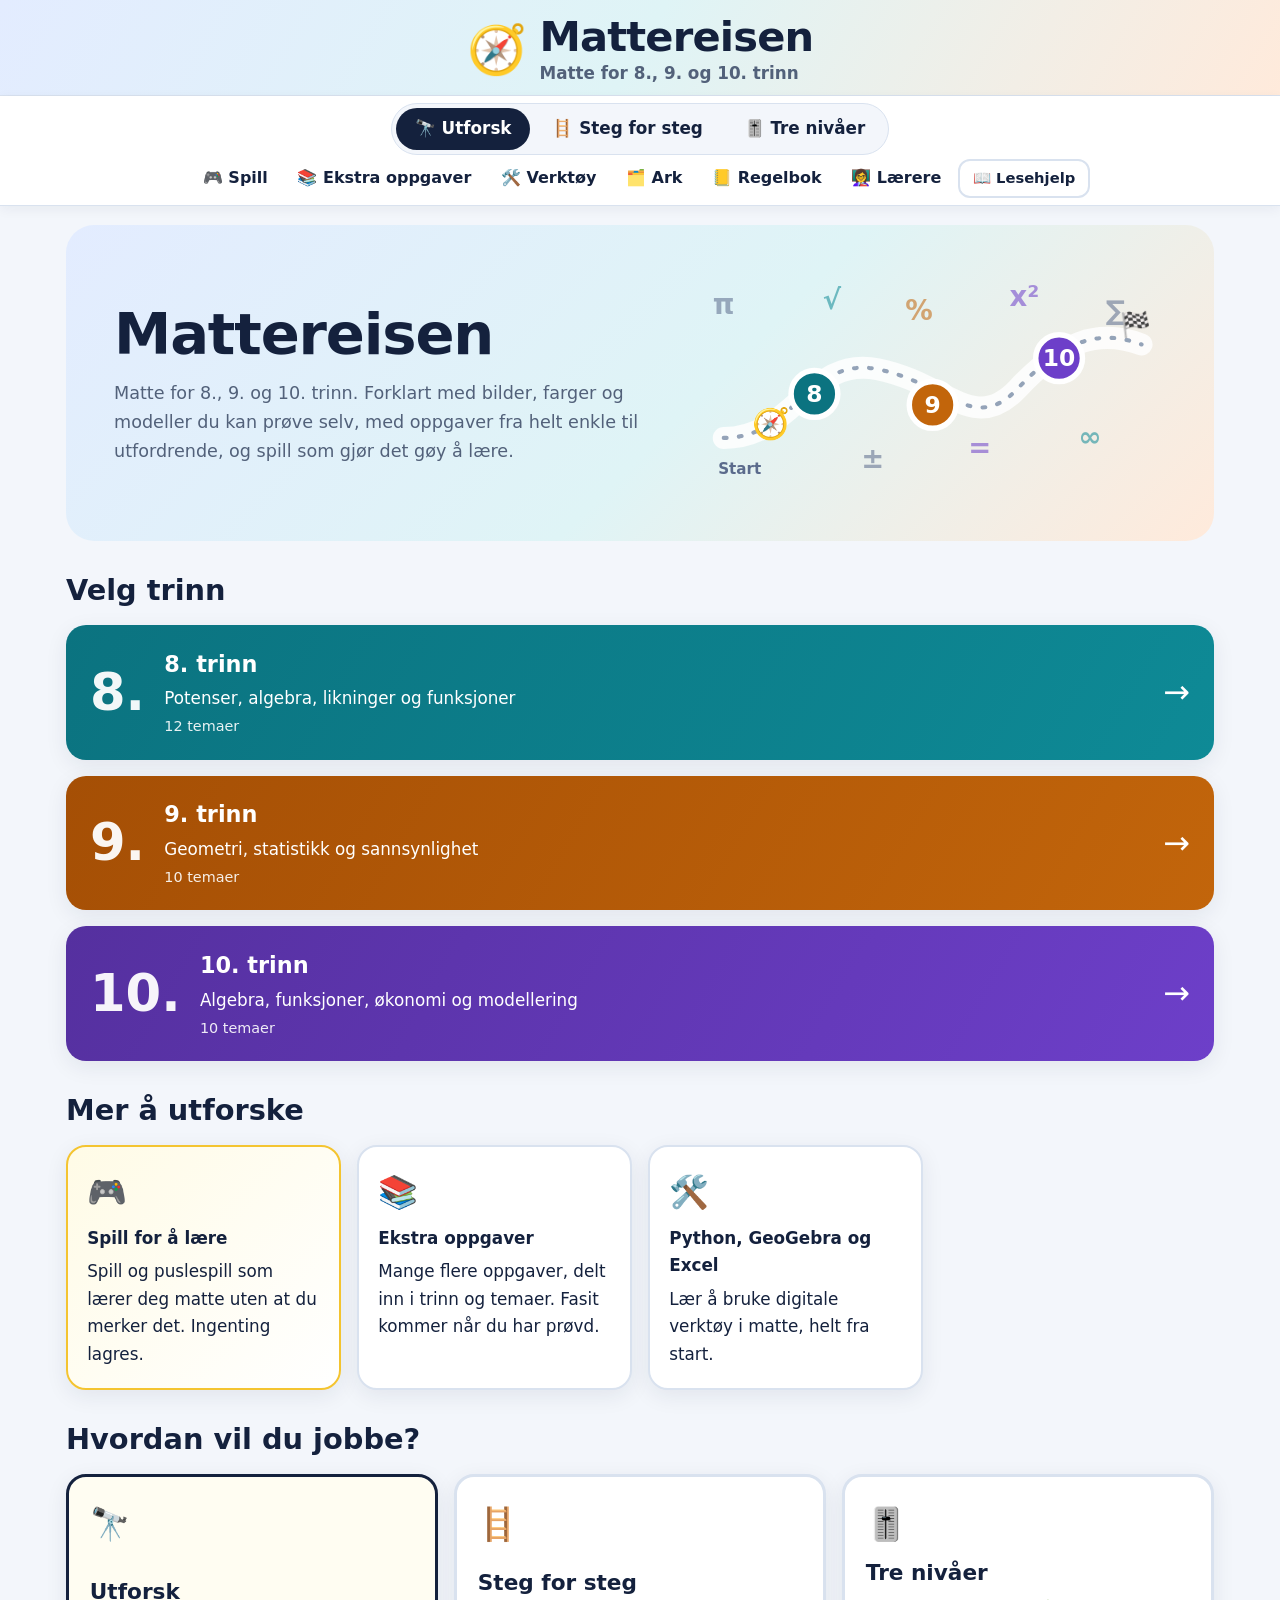
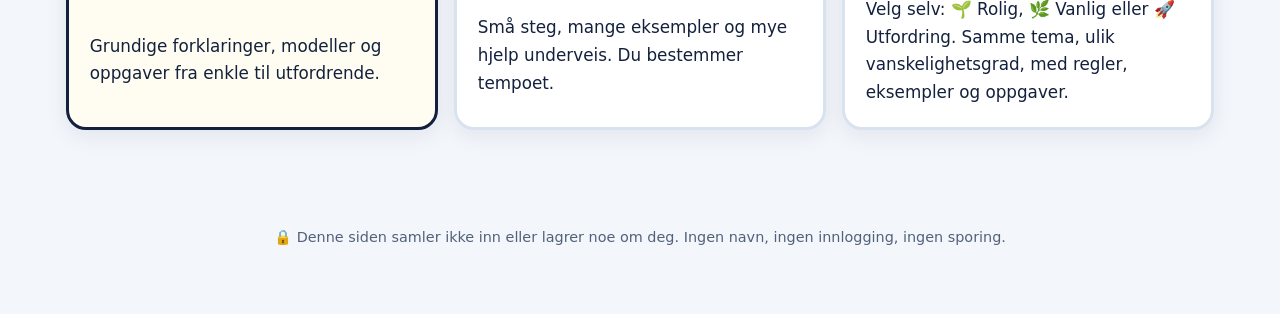
==== index.html @ d7960d81 "Add files via upload" ====
<!doctype html>
<html lang="nb">
<head>
  <meta charset="utf-8">
  <meta name="viewport" content="width=device-width, initial-scale=1">
  <title>Mattereisen – matte for 8.–10. trinn</title>
  <meta name="description" content="Matte for 8., 9. og 10. trinn med forklaringer, interaktive modeller og oppgaver med fasit.">
  <meta name="robots" content="noindex">
  <link rel="stylesheet" href="css/style.css">
</head>
<body class="modus-utforsk">
  <a class="skip" href="#main">Hopp til innholdet</a>
  <header id="topbar"></header>
  <main id="main" tabindex="-1">
    <noscript><p>Denne siden trenger JavaScript for å fungere. Slå på JavaScript i nettleseren din.</p></noscript>
  </main>
  <footer>
    <p>🔒 Denne siden samler ikke inn eller lagrer noe om deg. Ingen navn, ingen innlogging, ingen sporing.</p>
  </footer>

  <script src="data/curriculum.js"></script>
  <script src="js/util.js"></script>
  <script src="js/widgets.js"></script>
  <script src="js/w-alg.js"></script>
  <script src="js/pyinterp.js"></script>
  <script src="js/w-geo.js"></script>
  <script src="js/w-stat.js"></script>
  <script src="js/w-verktoy.js"></script>
  <script src="js/tasks.js"></script>
  <script src="js/lesehjelp.js"></script>
  <script src="js/pages.js"></script>
  <script src="js/nivaa.js"></script>
  <script src="js/spill.js"></script>

  <!-- Innhold: ett skript per tema og arbeidsmåte -->
  <script src="data/00-hjelp.js"></script>
  <script src="data/negative-tall.js"></script>
  <script src="data/negative-tall-steg.js"></script>
  <script src="data/negative-tall-ekstra.js"></script>
  <script src="data/verktoy-python.js"></script>
<script src="data/verktoy-regneark.js"></script>
  <script src="data/verktoy-geogebra.js"></script>

  <script src="data/regneregler.js"></script>
  <script src="data/faktorisering.js"></script>
  <script src="data/potenser.js"></script>
  <script src="data/kvadratrot.js"></script>
  <script src="data/monstre.js"></script>
  <script src="data/uttrykk.js"></script>
  <script src="data/ligninger.js"></script>
  <script src="data/ulikheter.js"></script>
  <script src="data/funksjoner.js"></script>
  <script src="data/representasjoner.js"></script>
  <script src="data/programmering.js"></script>
  <script src="data/t9-a.js"></script>
  <script src="data/t9-b.js"></script>
  <script src="data/t9-c.js"></script>
  <script src="data/t9-d.js"></script>
  <script src="data/t9-e.js"></script>
  <script src="data/t10-a.js"></script>
  <script src="data/t10-b.js"></script>
  <script src="data/t10-c.js"></script>
  <script src="data/t10-d.js"></script>
  <script src="data/t10-e.js"></script>
  <script src="data/z-fork-8a.js"></script>
  <script src="data/z-fork-8b.js"></script>
  <script src="data/z-fork-8c.js"></script>
  <script src="data/z-fork-9a.js"></script>
  <script src="data/z-fork-9b.js"></script>
  <script src="data/z-fork-10a.js"></script>
  <script src="data/z-fork-10b.js"></script>
  <script src="data/z-fork-x.js"></script>
  <script src="data/verktoy-steg.js"></script>
  <script src="data/niv-8.js"></script>
  <script src="data/niv-9.js"></script>
  <script src="data/niv-10.js"></script>
  <script src="data/niv-utvid.js"></script>
  <script src="data/laerer-8.js"></script>
  <script src="data/laerer-9.js"></script>
  <script src="data/laerer-10.js"></script>
  <script src="js/spill-a.js"></script>
  <script src="js/spill-b.js"></script>
  <script src="js/spill-c.js"></script>
  <script src="js/spill-d.js"></script>
  <script src="js/laerer.js"></script>
  <script src="js/dok.js"></script>
<script src="data/regelbok-8.js"></script>
<script src="data/regelbok-9.js"></script>
<script src="data/regelbok-10.js"></script>
<script src="js/ark-maler.js"></script>
  <script src="js/ark.js"></script>
<script src="js/ark-nye.js"></script>
  <script src="js/tempo.js"></script>
<script src="js/app.js"></script>
</body>
</html>
---- css/style.css ----
/* ============================================================
   Mattereisen – stiler
   Farger: positive tall = oransje, negative tall = blå, null = grønn
   ============================================================ */
:root {
  --ink: #14213d; --muted: #52617a; --bg: #f3f6fb; --card: #ffffff; --line: #d9e2ef;
  --pos: #c2410c; --pos-bg: #ffeadb; --neg: #1d4ed8; --neg-bg: #e3ecff; --zero: #15803d; --zero-bg: #e1f6e8;
  --t8: #0e8a96; --t8-bg: #dff4f6; --t9: #c2650b; --t9-bg: #ffecd6; --t10: #6d3fc9; --t10-bg: #eee6fb;
  --aksent: var(--t8); --aksent-bg: var(--t8-bg);
  --s1: #0e8a96; --s2: #d9730d; --s3: #6d3fc9; --s4: #15803d; --s5: #be185d; --s6: #2563eb;
  --radius: 20px; --shadow: 0 6px 22px rgba(20, 33, 61, .08);
  --fs: 1;
}
*, *::before, *::after { box-sizing: border-box; }
html { font-size: calc(100% * var(--fs)); scroll-padding-top: 5rem; }
body {
  margin: 0; background: var(--bg); color: var(--ink);
  font-family: system-ui, -apple-system, "Segoe UI", Roboto, "Helvetica Neue", Arial, sans-serif;
  line-height: 1.65; font-size: 1.05rem;
}
h1, h2, h3, h4 { line-height: 1.25; margin: 0 0 .6rem; }
h1 { font-size: clamp(1.9rem, 4.5vw, 2.8rem); letter-spacing: -.02em; }
h2 { font-size: clamp(1.4rem, 3vw, 1.8rem); }
h3 { font-size: 1.2rem; }
p { margin: 0 0 1rem; }
a { color: var(--neg); }
img, svg { max-width: 100%; }
.sr-only { position: absolute !important; width: 1px; height: 1px; overflow: hidden; clip: rect(0 0 0 0); white-space: nowrap; }
.skip { position: absolute; left: -999px; top: 0; background: #fff; padding: .6rem 1rem; z-index: 100; }
.skip:focus { left: 1rem; top: 1rem; }
:focus-visible { outline: 3px solid #f59e0b; outline-offset: 2px; border-radius: 6px; }
main { max-width: 1180px; margin: 0 auto; padding: 1.2rem 1rem 4rem; }
main:focus { outline: none; }

/* ---------- toppmeny ---------- */
#topbar { position: sticky; top: 0; z-index: 40; background: rgba(255, 255, 255, .96); backdrop-filter: blur(8px); border-bottom: 1px solid var(--line); }
.topbar-inn { max-width: 1180px; margin: 0 auto; padding: .55rem 1rem; display: flex; align-items: center; gap: .8rem 1.2rem; flex-wrap: wrap; }
.logo { font-weight: 800; font-size: 1.25rem; text-decoration: none; color: var(--ink); display: flex; gap: .4rem; align-items: center; margin-right: auto; }
.topnav { display: flex; gap: .3rem; flex-wrap: wrap; }
.topnav a { padding: .45rem .8rem; border-radius: 999px; text-decoration: none; color: var(--ink); font-weight: 600; font-size: .95rem; }
.topnav a:hover { background: var(--bg); }
.seg { display: inline-flex; background: var(--bg); border-radius: 999px; padding: 3px; gap: 2px; border: 1px solid var(--line); }
.seg > button, .seg > a { border: 0; background: transparent; padding: .4rem .85rem; border-radius: 999px; font: inherit; font-weight: 600; font-size: .95rem; cursor: pointer; color: var(--ink); text-decoration: none; min-height: 38px; display: inline-flex; align-items: center; }
.seg > [aria-pressed="true"], .seg > [aria-current="true"] { background: var(--ink); color: #fff; }
.knapp { border: 2px solid var(--line); background: #fff; color: var(--ink); padding: .6rem 1.1rem; border-radius: 14px; font: inherit; font-weight: 700; cursor: pointer; text-decoration: none; display: inline-flex; align-items: center; gap: .4rem; min-height: 46px; transition: transform .12s, box-shadow .12s; }
.knapp:hover:not(:disabled) { transform: translateY(-1px); box-shadow: 0 4px 12px rgba(20, 33, 61, .12); }
.knapp:disabled { opacity: .5; cursor: not-allowed; }
.knapp.primær { background: var(--aksent); border-color: var(--aksent); color: #fff; }
.knapp.liten { min-height: 38px; padding: .35rem .8rem; font-size: .92rem; border-radius: 12px; }
.knapp.stor { font-size: 1.1rem; padding: .7rem 1.4rem; }
.lh-knapp[aria-pressed="true"] { background: #fff3b0; border-color: #facc15; }

/* ---------- forside ---------- */
.hero-kompakt { padding: clamp(1rem, 3vw, 1.8rem) clamp(1.2rem, 4vw, 2.4rem); margin-bottom: 1rem; grid-template-columns: 1.1fr 1fr; }
.hero-kompakt h1 { font-size: clamp(2rem, 5vw, 3rem); }
.hero-kompakt .ingress { font-size: 1.1rem; margin: 0; }
.første-tittel { margin-top: .6rem; }
.hero { display: grid; grid-template-columns: 1.2fr 1fr; gap: 1.5rem; align-items: center; background: linear-gradient(135deg, #e3ecff, #dff4f6 55%, #ffeadb); border-radius: 28px; padding: clamp(1.4rem, 4vw, 3rem); margin-bottom: 2rem; }
.hero h1 { font-size: clamp(2.2rem, 6vw, 3.6rem); margin-bottom: .5rem; }
.ingress { font-size: 1.2rem; color: var(--muted); max-width: 60ch; }
.hero-linje { width: 100%; height: auto; }
.hl { stroke: var(--ink); stroke-width: 4; stroke-linecap: round; }
.ht.neg { stroke: var(--neg); stroke-width: 3; } .ht.pos { stroke: var(--pos); stroke-width: 3; } .ht.zero { stroke: var(--zero); stroke-width: 4; }
.htx { font: 700 13px system-ui; } .htx.neg { fill: var(--neg); } .htx.pos { fill: var(--pos); } .htx.zero { fill: var(--zero); }
.hp { fill: var(--pos); } .hn { fill: var(--neg); } .hpt { fill: #fff; font: 800 15px system-ui; }
.seksjon-tittel { margin: 2rem 0 1rem; }
.modus-rad { display: grid; grid-template-columns: 1fr 1fr; gap: 1rem; }
.modus-kort { display: grid; gap: .3rem; padding: 1.3rem; border-radius: var(--radius); background: var(--card); border: 3px solid var(--line); text-decoration: none; color: var(--ink); box-shadow: var(--shadow); }
.modus-kort strong { font-size: 1.35rem; }
.modus-kort .modus-ikon { font-size: 2rem; }
.modus-kort.valgt { border-color: var(--ink); background: #fffdf2; }
.modus-kort.steg.valgt { border-color: var(--s4); background: #f1fbf4; }
.modus-kort:hover { transform: translateY(-2px); }
.trinn-grid { display: grid; gap: 1rem; }
.trinn-kort { display: flex; align-items: center; gap: 1.2rem; padding: 1.3rem 1.5rem; border-radius: var(--radius); color: #fff; text-decoration: none; box-shadow: var(--shadow); transition: transform .15s; }
.trinn-kort:hover { transform: translateY(-3px); }
.trinn-kort.t8 { background: linear-gradient(120deg, #0b7380, #0e8a96); } .trinn-kort.t9 { background: linear-gradient(120deg, #a54f05, #c2650b); } .trinn-kort.t10 { background: linear-gradient(120deg, #55309f, #6d3fc9); }
.trinn-nr { font-size: 3.2rem; font-weight: 900; line-height: 1; opacity: .95; }
.trinn-info { display: grid; gap: .15rem; flex: 1; } .trinn-info strong { font-size: 1.4rem; } .trinn-status { font-size: .9rem; opacity: .9; }
.pil { font-size: 2rem; }
.mer-grid, .tema-grid { display: grid; grid-template-columns: repeat(auto-fill, minmax(250px, 1fr)); gap: 1rem; }
.mer-kort, .tema-kort { display: grid; gap: .35rem; align-content: start; background: var(--card); border: 2px solid var(--line); border-radius: var(--radius); padding: 1.2rem; text-decoration: none; color: var(--ink); box-shadow: var(--shadow); }
.tema-kort.klar:hover, .mer-kort:hover { border-color: var(--aksent); transform: translateY(-2px); }
.tema-kort.klar.t8 { --aksent: var(--t8); } .tema-kort.klar.t9 { --aksent: var(--t9); } .tema-kort.klar.t10 { --aksent: var(--t10); }
.tema-ikon, .mini-ikon { font-size: 2rem; }
.tema-kort.snart { opacity: .6; background: #eef2f8; box-shadow: none; }
.merke { justify-self: start; font-size: .8rem; font-weight: 700; padding: .2rem .6rem; border-radius: 999px; background: var(--line); color: var(--muted); }
.merke.klar-merke { background: var(--aksent); color: #fff; }
.tema-grid.liten { grid-template-columns: repeat(auto-fill, minmax(210px, 1fr)); }
.t8-tekst { color: var(--t8); } .t9-tekst { color: var(--t9); } .t10-tekst { color: var(--t10); }

/* ---------- sidehoder ---------- */
.brødsmule { font-size: .92rem; color: var(--muted); margin-bottom: 1rem; }
.brødsmule a { color: var(--muted); }
.side-hode { border-radius: var(--radius); padding: 1.5rem 1.8rem; margin-bottom: 1.5rem; color: #fff; }
.side-hode.t8 { background: linear-gradient(120deg, #0b7380, #0e8a96); } .side-hode.t9 { background: linear-gradient(120deg, #a54f05, #c2650b); } .side-hode.t10 { background: linear-gradient(120deg, #55309f, #6d3fc9); }
.side-hode h1 { margin: 0 0 .3rem; } .side-hode p { margin: 0 0 .6rem; opacity: .95; } .side-hode .knapp { color: var(--ink); }
.topic-hode { display: flex; gap: 1.4rem; align-items: center; background: var(--card); border: 3px solid var(--aksent); border-radius: 28px; padding: 1.6rem; box-shadow: var(--shadow); }
.topic-hode.t8 { --aksent: var(--t8); --aksent-bg: var(--t8-bg); } .topic-hode.t9 { --aksent: var(--t9); --aksent-bg: var(--t9-bg); } .topic-hode.t10 { --aksent: var(--t10); --aksent-bg: var(--t10-bg); }
.topic-ikon { font-size: 4rem; background: var(--aksent-bg); border-radius: 24px; width: 5.5rem; height: 5.5rem; display: grid; place-items: center; flex: none; }
.topic-hode h1 { margin: 0 0 .3rem; } .topic-hode .ingress { margin: 0; }
.over-tittel { color: var(--aksent); font-weight: 800; letter-spacing: .04em; text-transform: uppercase; font-size: .85rem; margin: 0 0 .2rem; }
.mal-boks { background: var(--aksent-bg); border-radius: var(--radius); padding: 1rem 1.4rem; margin: 1.2rem 0; }
.mal-boks h2 { font-size: 1.2rem; } .mal-boks ul { margin: 0; padding-left: 1.3rem; }
.topic-layout > * { min-width: 0; }
.topic-layout { display: grid; grid-template-columns: 270px minmax(0, 1fr); gap: 1.5rem; align-items: start; }
.toc { position: sticky; top: calc(var(--topp, 3.6rem) + .7rem); background: var(--card); border: 2px solid var(--line); border-radius: var(--radius); padding: 1rem; max-height: calc(100vh - 6rem); overflow: auto; }
.toc h2 { font-size: 1.05rem; } .toc ol { list-style: none; margin: 0; padding: 0; display: grid; gap: .25rem; }
.toc-lenke { width: 100%; text-align: left; border: 0; background: transparent; padding: .5rem .55rem; border-radius: 12px; font: inherit; cursor: pointer; display: flex; gap: .6rem; align-items: center; color: var(--ink); }
.toc-lenke:hover { background: var(--bg); }
.toc-nr { flex: none; width: 1.9rem; height: 1.9rem; border-radius: 50%; background: var(--line); display: grid; place-items: center; font-weight: 800; font-size: .9rem; }
.toc-lenke.pågår .toc-nr { background: #fde68a; }
.toc-lenke.ferdig .toc-nr { background: var(--zero); color: #fff; }
.toc-lenke.ferdig .toc-nr::after { content: "✓"; }
.toc-lenke.ferdig .toc-nr { font-size: 0; } .toc-lenke.ferdig .toc-nr::after { font-size: 1rem; }
.toc-lenker { margin-top: .8rem; padding-top: .8rem; border-top: 1px solid var(--line); font-size: .95rem; }

/* ---------- seksjoner ---------- */
.seksjon { --sf: var(--s1); background: var(--card); border: 2px solid var(--line); border-top: 8px solid var(--sf); border-radius: var(--radius); padding: 1.4rem 1.6rem; margin-bottom: 1.6rem; box-shadow: var(--shadow); }
.farge-1 { --sf: var(--s1); } .farge-2 { --sf: var(--s2); } .farge-3 { --sf: var(--s3); } .farge-4 { --sf: var(--s4); } .farge-5 { --sf: var(--s5); } .farge-6 { --sf: var(--s6); }
.seksjon-hode { display: flex; align-items: center; gap: .9rem; margin-bottom: .8rem; flex-wrap: wrap; }
.seksjon-hode h2 { margin: 0; flex: 1; }
.seksjon-nr { flex: none; width: 2.8rem; height: 2.8rem; border-radius: 14px; background: var(--sf); color: #fff; display: grid; place-items: center; font-weight: 900; font-size: 1.4rem; }
.seksjon.ferdig { border-color: var(--zero); }
.seksjon-ferdig { display: flex; gap: 1rem; align-items: center; background: var(--zero-bg); border: 2px solid var(--zero); border-radius: 16px; padding: 1rem 1.2rem; margin-top: 1.2rem; animation: pop .5s; }
.stor-emoji { font-size: 2.6rem; }
.stor-tekst { font-size: 1.2rem; }
.liste { padding-left: 1.4rem; margin: 0 0 1rem; } .liste li { margin-bottom: .4rem; }
.lenke-rad { display: flex; gap: 1rem; align-items: center; flex-wrap: wrap; margin: 1.5rem 0; }
.bytt-lenke { font-weight: 600; }

/* ---------- tall ---------- */
.tall { font-weight: 800; padding: 0 .28em; border-radius: .45em; white-space: nowrap; font-variant-numeric: tabular-nums; }
.tall.neg { color: var(--neg); background: var(--neg-bg); } .tall.pos { color: var(--pos); background: var(--pos-bg); } .tall.zero { color: var(--zero); background: var(--zero-bg); }
.uttrykk { font-weight: 600; font-size: 1.12em; white-space: normal; }
.spm { color: var(--muted); font-weight: 800; }

/* ---------- bokser ---------- */
.callout { display: flex; gap: .9rem; padding: 1rem 1.2rem; border-radius: 18px; margin: 1.1rem 0; border-left: 8px solid; }
.callout-ikon { font-size: 1.8rem; line-height: 1.2; } .callout-tittel { display: block; margin-bottom: .2rem; font-size: 1.08rem; }
.callout-tekst > div:last-child, .callout-tekst ul:last-child { margin-bottom: 0; } .callout-tekst ul { margin: .3rem 0 0; padding-left: 1.2rem; }
.callout.tips { background: #fff8d6; border-color: #eab308; } .callout.regel { background: #e8f0ff; border-color: #2563eb; }
.callout.advarsel { background: #ffe9e2; border-color: #dc2626; } .callout.virkelighet { background: #e1f6e8; border-color: #16a34a; }
.callout.mestring { background: #f6e8ff; border-color: #a21caf; } .callout.husk { background: #e3f4f6; border-color: #0e8a96; }
.guide { display: flex; gap: .9rem; align-items: flex-start; margin: 1rem 0; }
.guide-figur { font-size: 2.6rem; background: var(--aksent-bg, #dff4f6); border-radius: 50%; width: 4rem; height: 4rem; display: grid; place-items: center; flex: none; }
.guide-boble { position: relative; background: #fff; border: 3px solid var(--sf, var(--s1)); border-radius: 22px; padding: .8rem 1.1rem; font-size: 1.1rem; }
.guide-boble::before { content: ""; position: absolute; left: -12px; top: 18px; width: 18px; height: 18px; background: #fff; border-left: 3px solid var(--sf, var(--s1)); border-bottom: 3px solid var(--sf, var(--s1)); transform: rotate(45deg); }
.kort-rad { display: grid; grid-template-columns: repeat(auto-fit, minmax(200px, 1fr)); gap: .9rem; margin: 1rem 0; }
.mini-kort { background: var(--bg); border: 2px solid var(--line); border-radius: 18px; padding: 1rem; display: grid; gap: .3rem; align-content: start; }
.tabell-wrap { overflow-x: auto; margin: 1rem 0; }
.tabell { border-collapse: collapse; width: 100%; background: #fff; border-radius: 14px; overflow: hidden; border: 2px solid var(--line); }
.tabell th { background: var(--ink); color: #fff; text-align: left; padding: .6rem .8rem; } .tabell td { padding: .6rem .8rem; border-top: 1px solid var(--line); }
.tabell td.første { font-weight: 700; }
.eksempel { border: 3px solid var(--sf, var(--s1)); border-radius: 20px; padding: 1rem 1.3rem; margin: 1.2rem 0; background: #fffefa; }
.eks-hode { font-weight: 800; color: var(--sf, var(--s1)); margin-bottom: .4rem; }
.eks-oppg { font-size: 1.25rem; font-weight: 600; margin-bottom: .6rem; }
.eks-steg { padding-left: 0; list-style: none; counter-reset: steg; margin: 0 0 .8rem; }
.eks-steg li { counter-increment: steg; position: relative; padding: .55rem .8rem .55rem 3rem; margin-bottom: .45rem; background: #fff; border: 2px solid var(--line); border-radius: 14px; }
.eks-steg li::before { content: counter(steg); position: absolute; left: .7rem; top: .55rem; width: 1.7rem; height: 1.7rem; border-radius: 50%; background: var(--sf, var(--s1)); color: #fff; font-weight: 800; display: grid; place-items: center; font-size: .9rem; }
.eks-steg li.ny { animation: pop .45s; }
.eks-knapper { display: flex; gap: .6rem; flex-wrap: wrap; }
.sjekkliste { background: var(--bg); border-radius: 18px; padding: 1rem 1.3rem; margin: 1.2rem 0; }
.sjekkliste ul { list-style: none; padding: 0; margin: 0; } .sjekkliste label { display: flex; gap: .7rem; align-items: flex-start; padding: .35rem 0; cursor: pointer; }
.sjekkliste input { width: 1.4rem; height: 1.4rem; margin-top: .2rem; accent-color: var(--zero); }
.ord { border: 0; border-bottom: 2px dotted var(--neg); background: transparent; color: inherit; font: inherit; padding: 0; cursor: help; }
.ord:hover { background: #fff3b0; }
.ord-popup { position: absolute; z-index: 70; width: min(88vw, 330px); background: #fff; border: 3px solid var(--ink); border-radius: 18px; padding: .8rem 1rem; box-shadow: 0 10px 30px rgba(0, 0, 0, .25); }
.ord-popup[hidden] { display: none; }
.ord-topp { display: flex; justify-content: space-between; align-items: center; gap: .5rem; } .ord-ord { font-size: 1.15rem; }
.ord-forklaring { margin: .4rem 0 .6rem; }
.lukk { border: 0; background: var(--bg); width: 2.2rem; height: 2.2rem; border-radius: 50%; cursor: pointer; font-size: 1rem; }

/* ---------- modeller ---------- */
.wg { background: var(--card); border: 3px solid var(--aksent); border-radius: var(--radius); padding: 1rem 1.2rem 1.2rem; margin: 1.3rem 0; box-shadow: var(--shadow); }
.wg.wg-enkel { border-width: 2px; padding: .4rem .6rem; box-shadow: none; margin: .8rem 0; }
.wg-tittel { font-weight: 800; font-size: 1.1rem; margin-bottom: .6rem; color: var(--aksent); }
.wg-kontroller { display: flex; flex-wrap: wrap; gap: .8rem 1.5rem; align-items: flex-end; margin-bottom: .6rem; }
.ctl { display: flex; flex-direction: column; gap: .2rem; font-weight: 700; font-size: .95rem; min-width: 150px; }
.ctl output { font-size: 1.1rem; }
input[type=range] { width: 100%; min-width: 150px; height: 2rem; accent-color: var(--aksent); cursor: pointer; }
.wg-uttrykk { font-size: 1.2rem; margin: .5rem 0; min-height: 2.4rem; } .wg-uttrykk.stort, .wg-uttrykk .stort { font-size: 1.7rem; font-weight: 800; }
.wg-forklaring p { margin: 0 0 .5rem; }
.svg-wrap { width: 100%; }
.tallinje-svg { width: 100%; height: auto; display: block; }
.band-neg { fill: #dbe7ff; } .band-pos { fill: #ffe5d3; }
.tick { stroke-width: 2; } .tick.neg { stroke: var(--neg); } .tick.pos { stroke: var(--pos); } .tick.zero { stroke: var(--zero); stroke-width: 4; }
.ticktxt { font: 700 15px system-ui, sans-serif; } .ticktxt.neg { fill: var(--neg); } .ticktxt.pos { fill: var(--pos); } .ticktxt.zero { fill: var(--zero); font-size: 18px; }
.sidetxt { font: 700 13px system-ui, sans-serif; } .sidetxt.neg { fill: var(--neg); } .sidetxt.pos { fill: var(--pos); }
.bue { fill: none; stroke-width: 4; stroke-linecap: round; } .bue.neg { stroke: var(--neg); } .bue.pos { stroke: var(--pos); }
.buetxt { font: 800 16px system-ui, sans-serif; } .buetxt.neg { fill: var(--neg); } .buetxt.pos { fill: var(--pos); }
.pin line { stroke-width: 3; } .pin circle, .pin rect { stroke: #fff; stroke-width: 3; } .pin text { fill: #fff; font: 800 14px system-ui, sans-serif; }
.pin.neg line { stroke: var(--neg); } .pin.neg circle, .pin.neg rect { fill: var(--neg); } .pin.pos line { stroke: var(--pos); } .pin.pos circle, .pin.pos rect { fill: var(--pos); }
.pin.zero line { stroke: var(--zero); } .pin.zero circle, .pin.zero rect { fill: var(--zero); }
.pin.grå line { stroke: #64748b; } .pin.grå circle, .pin.grå rect { fill: #64748b; } .pin.grønn line { stroke: var(--zero); } .pin.grønn circle, .pin.grønn rect { fill: var(--zero); }
.pin.grå text, .pin.grønn text { font-size: 13px; }
.token rect { fill: var(--ink); } .token text { fill: #fff; font: 800 17px system-ui, sans-serif; }
.term-rad { display: grid; grid-template-columns: 240px 1fr; gap: 1.2rem; align-items: center; }
.term { width: 100%; height: auto; max-height: 380px; }
.sone-neg { fill: #e8f0ff; } .sone-pos { fill: #fff3e8; }
.rør { fill: #fff; stroke: #94a3b8; stroke-width: 3; } .kule.neg, .væske.neg, .boble.neg { fill: var(--neg); } .kule.pos, .væske.pos, .boble.pos { fill: var(--pos); } .boble.zero { fill: var(--zero); }
.boble + text, .term text { font: 800 16px system-ui, sans-serif; }
.term g text { fill: #fff; } .nullinje { stroke: var(--zero); stroke-width: 3; stroke-dasharray: 7 5; } .nulltxt { fill: var(--zero) !important; font-size: 12px !important; }
.forslag { display: flex; flex-wrap: wrap; gap: .5rem; align-items: center; margin-top: .6rem; }
.chip { border: 2px solid var(--line); background: #fff; border-radius: 999px; padding: .35rem .8rem; font: inherit; font-size: .92rem; cursor: pointer; }
.chip:hover { background: var(--bg); }
.brikke-bord { display: flex; flex-wrap: wrap; justify-content: center; gap: 1rem 2rem; padding: 1rem; background: #f8fafc; border: 3px dashed var(--line); border-radius: 18px; min-height: 6.4rem; align-items: flex-start; }
.gruppe { display: flex; flex-wrap: wrap; gap: .35rem; max-width: 48%; }
.tomt { color: var(--muted); font-weight: 700; align-self: center; }
.brikke { width: 2.6rem; height: 2.6rem; border-radius: 50%; display: grid; place-items: center; font-weight: 900; font-size: 1.5rem; color: #fff; box-shadow: inset 0 -3px 0 rgba(0, 0, 0, .18); }
.brikke.pos { background: var(--pos); } .brikke.neg { background: var(--neg); }
.brikke.ny { animation: pop .5s; } .brikke.par { outline: 4px solid #facc15; animation: puls 1s infinite; }
.brikke-verdi { text-align: center; margin: .5rem 0; font-weight: 700; color: var(--muted); }
.steg-knapper { display: flex; gap: .6rem; flex-wrap: wrap; align-items: center; margin: .6rem 0; }
.teller-lite { color: var(--muted); font-size: .92rem; }
.forklar-liten { font-size: .92rem; color: var(--muted); margin: .5rem 0 0; }
.stepper { display: flex; gap: .6rem; align-items: center; }
.monster-tabell { display: grid; gap: .3rem; margin: .6rem 0; max-width: 520px; }
.mrad { display: grid; grid-template-columns: minmax(0, 1fr) 1.4rem 4rem 4.6rem; gap: .5rem; align-items: center; padding: .35rem .8rem; border-radius: 12px; font-size: 1.2rem; background: #f8fafc; font-weight: 600; }
.mrad.hode { background: transparent; font-size: .85rem; color: var(--muted); font-weight: 700; }
.mrad.skjult { opacity: .3; } .mrad.ny { background: #fff3b0; animation: pop .4s; }
.mrad .svar { font-weight: 800; } .mrad .diff { color: var(--muted); font-size: .95rem; }
.fortegn-tabell { border-collapse: separate; border-spacing: 6px; margin: .6rem 0; }
.fortegn-tabell th { font-size: .85rem; color: var(--muted); padding: .3rem .6rem; text-align: left; }
.fortegn-tabell td { width: 5.5rem; height: 3.2rem; text-align: center; font-size: 1.8rem; font-weight: 900; border-radius: 14px; background: #f1f5f9; color: #475569; }
.fortegn-tabell td.aktiv { outline: 4px solid #facc15; transform: scale(1.06); color: #fff; }
.fortegn-tabell td[data-c="1,1"].aktiv, .fortegn-tabell td[data-c="-1,-1"].aktiv { background: var(--pos); } .fortegn-tabell td[data-c="1,-1"].aktiv, .fortegn-tabell td[data-c="-1,1"].aktiv { background: var(--neg); }
.oppg-visual { margin: .6rem 0; }

/* ---------- oppgaver ---------- */
.oppg-blokk { border: 3px solid var(--line); border-radius: var(--radius); background: var(--card); margin: 1.6rem 0; overflow: hidden; }
.blokk-hode { display: flex; justify-content: space-between; gap: 1rem; align-items: center; flex-wrap: wrap; padding: .8rem 1.2rem; background: #eef2f8; }
.blokk-hode h3 { margin: 0; }
.niva-1 .blokk-hode { background: #e1f6e8; } .niva-2 .blokk-hode { background: #e3f4f6; } .niva-3 .blokk-hode { background: #e3ecff; } .niva-4 .blokk-hode { background: #fff1d6; } .niva-5 .blokk-hode { background: #f1e6ff; }
.niva-1 { border-color: #86d6a0; } .niva-2 { border-color: #8fd0d9; } .niva-3 { border-color: #93b4f5; } .niva-4 { border-color: #f4c36d; } .niva-5 { border-color: #c4a1f2; }
.teller { font-weight: 700; font-size: .95rem; display: flex; gap: .5rem; align-items: center; } .stjerner .tomme { opacity: .45; }
.blokk-intro { padding: .8rem 1.2rem 0; margin: 0; }
.oppg-liste { counter-reset: oppg; list-style: none; margin: 0; padding: .4rem 1.2rem 1rem; }
.oppg { counter-increment: oppg; position: relative; padding: 1.1rem 0 1.1rem 3rem; border-bottom: 2px dashed var(--line); }
.oppg:last-child { border-bottom: 0; }
.oppg::before { content: counter(oppg); position: absolute; left: 0; top: 1.15rem; width: 2.1rem; height: 2.1rem; border-radius: 50%; background: var(--ink); color: #fff; display: grid; place-items: center; font-weight: 800; }
.oppg.riktig::before { content: "✓"; background: var(--zero); }
.oppg.klar:not(.riktig)::before { background: #94a3b8; }
.oppg-tekst { font-size: 1.12rem; margin-bottom: .6rem; }
.svar-rad { display: flex; flex-wrap: wrap; gap: .6rem; align-items: center; }
.svar-felt { font: inherit; font-size: 1.15rem; padding: .55rem .8rem; border: 3px solid var(--line); border-radius: 14px; width: 11rem; min-height: 46px; }
.svar-felt.bred { width: min(100%, 22rem); }
.svar-felt:focus { border-color: var(--aksent); outline: none; }
.enhet { font-weight: 700; }
.skrivehjelp { font-size: .88rem; color: var(--muted); margin: .4rem 0 0; }
.valg { display: grid; grid-template-columns: repeat(auto-fit, minmax(170px, 1fr)); gap: .6rem; }
.valg-knapp { padding: .7rem 1rem; border: 3px solid var(--line); border-radius: 16px; background: #fff; font: inherit; font-size: 1.1rem; cursor: pointer; min-height: 52px; text-align: left; color: var(--ink); }
.valg-knapp:hover:not(:disabled) { border-color: var(--aksent); background: var(--aksent-bg); }
.valg-knapp.rett { background: var(--zero-bg); border-color: var(--zero); font-weight: 700; } .valg-knapp.feil { background: #fff0e6; border-color: #f97316; text-decoration: line-through; opacity: .75; }
.tilbakemelding { margin-top: .6rem; border-radius: 14px; font-weight: 600; } .tilbakemelding.ok, .tilbakemelding.feil { padding: .6rem .9rem; }
.tilbakemelding.ok { background: var(--zero-bg); color: #14532d; } .tilbakemelding.feil { background: #fff3e5; color: #7c2d12; }
.hint-boks { margin-top: .6rem; background: #fff8d6; border-radius: 14px; padding: .6rem .9rem; border: 2px solid #fde68a; }
.oppg-knapper { display: flex; gap: .5rem; flex-wrap: wrap; margin-top: .7rem; }
.losning-boks { margin-top: .7rem; background: #f3f6fb; border: 2px solid var(--line); border-radius: 14px; padding: .8rem 1rem; }
.losning-boks .fasit { font-size: 1.1rem; margin-bottom: .4rem; } .losning-boks ol { margin: .3rem 0 0; padding-left: 1.3rem; }
.losning-boks[hidden], .hint-boks[hidden] { display: none; }

/* ---------- ekstra oppgaver ---------- */
.ekstra-liste { list-style: none; counter-reset: ex; padding: 0; margin: 0; display: grid; grid-template-columns: repeat(auto-fill, minmax(330px, 1fr)); gap: .6rem 1.4rem; }
.ekstra-liste li { counter-increment: ex; display: flex; flex-wrap: wrap; align-items: center; gap: .6rem; padding: .55rem .8rem .55rem 2.8rem; position: relative; background: #f8fafc; border-radius: 14px; border: 2px solid transparent; }
.ekstra-liste li::before { content: counter(ex) "."; position: absolute; left: .8rem; font-weight: 800; color: var(--muted); }
.ekstra-liste li.ok { border-color: var(--zero); background: var(--zero-bg); } .ekstra-liste li.nei { border-color: #f97316; background: #fff3e5; }
.eq { flex: 1 1 14rem; font-size: 1.1rem; }
.svar-gruppe { display: flex; align-items: center; gap: .5rem; } .ekstra-felt { font: inherit; width: 7rem; padding: .4rem .6rem; border: 2px solid var(--line); border-radius: 10px; min-height: 40px; }
.ekstra-status { font-weight: 700; font-size: .9rem; white-space: nowrap; }
.fasit-liste { margin-top: 1rem; border: 2px dashed var(--line); border-radius: 14px; padding: .6rem 1rem; } .fasit-status.rist { animation: rist .5s; color: #b45309; font-weight: 700; }
@keyframes rist { 25% { transform: translateX(-5px); } 75% { transform: translateX(5px); } }
.fasit-liste ol { columns: 3 170px; padding-left: 1.6rem; }

/* ---------- Lesehjelp ---------- */
.les-knapp { display: none; border: 0; background: #fff3b0; border-radius: 50%; width: 1.9rem; height: 1.9rem; margin-right: .45rem; cursor: pointer; font-size: .95rem; vertical-align: middle; padding: 0; }
.lh-les .les-knapp { display: inline-grid; place-items: center; }
.leses { background: #fff3b0 !important; border-radius: 10px; box-shadow: 0 0 0 5px #fff3b0; }
::highlight(lesord) { background: #fde047; color: #000; }
.lh-panel { position: fixed; right: 1rem; top: calc(var(--topp, 3.6rem) + .5rem); width: min(94vw, 370px); max-height: calc(100vh - var(--topp, 3.6rem) - 1.5rem); overflow: auto; background: #fff; border: 3px solid var(--ink); border-radius: 22px; box-shadow: 0 18px 50px rgba(0, 0, 0, .3); z-index: 80; padding: 1rem 1.1rem; }
.lh-panel[hidden] { display: none; }
.lh-hode { display: flex; justify-content: space-between; align-items: center; } .lh-hode h2 { margin: 0; font-size: 1.25rem; }
.lh-intro { font-size: .95rem; color: var(--muted); }
.bryter { display: flex; gap: .8rem; align-items: center; padding: .5rem 0; cursor: pointer; font-weight: 700; }
.bryter small { display: block; font-weight: 400; color: var(--muted); font-size: .85rem; }
.bryter input { position: absolute; opacity: 0; width: 1px; height: 1px; }
.bryter .glider { flex: none; width: 3.1rem; height: 1.8rem; background: #cbd5e1; border-radius: 999px; position: relative; transition: background .2s; }
.bryter .glider::after { content: ""; position: absolute; left: 3px; top: 3px; width: 1.4rem; height: 1.4rem; border-radius: 50%; background: #fff; transition: transform .2s; }
.bryter input:checked + .glider { background: var(--zero); } .bryter input:checked + .glider::after { transform: translateX(1.3rem); }
.bryter input:focus-visible + .glider { outline: 3px solid #f59e0b; outline-offset: 2px; }
.bryter.hoved { background: var(--bg); padding: .7rem .9rem; border-radius: 14px; font-size: 1.1rem; }
.lh-valg { margin-top: .5rem; } .lh-valg.av { opacity: .45; pointer-events: none; }
.lh-rad { display: flex; align-items: center; justify-content: space-between; gap: .6rem; padding: .5rem 0; font-weight: 700; }
.farger { display: flex; gap: .5rem; } .farge { width: 2.3rem; height: 2.3rem; border-radius: 50%; border: 3px solid #94a3b8; cursor: pointer; } .farge[aria-pressed="true"] { border-color: var(--ink); box-shadow: 0 0 0 3px #facc15; }
.f-krem { background: #fbf4df; } .f-hvit { background: #fff; } .f-blaa { background: #e3f0fb; } .f-gronn { background: #e4f4e4; }
.lh-spill { display: flex; flex-wrap: wrap; gap: .5rem; margin-top: .6rem; }
.lh-merk { font-size: .85rem; color: #9a3412; margin: .6rem 0 0; }
.linjal { position: fixed; left: 0; right: 0; background: rgba(20, 33, 61, .55); pointer-events: none; z-index: 60; }
.linjal[hidden] { display: none; }
.linjal-topp { top: 0; height: 40vh; } .linjal-bunn { top: 60vh; bottom: 0; }
body.lh-skrift { font-family: Verdana, "Trebuchet MS", "Segoe UI", Tahoma, Geneva, sans-serif; letter-spacing: .035em; word-spacing: .16em; line-height: 1.95; }
body.lh-skrift .lesbar, body.lh-skrift .oppg-tekst, body.lh-skrift .eq { text-align: left; max-width: 70ch; }
body.lh-skrift .tall, body.lh-skrift .uttrykk { letter-spacing: .06em; }
body.lh-skrift p, body.lh-skrift li { hyphens: none; }
body[data-bg="krem"] { --bg: #f7efd8; --card: #fffaf0; --line: #e5d9b8; }
body[data-bg="hvit"] { --bg: #ffffff; --card: #ffffff; }
body[data-bg="blå"] { --bg: #dcecf9; --card: #f2f8fd; --line: #bcd5ea; }
body[data-bg="grønn"] { --bg: #dff0df; --card: #f4faf4; --line: #bddabd; }
.konfetti { position: absolute; z-index: 90; pointer-events: none; width: 0; height: 0; }
.konfetti span { position: absolute; width: 10px; height: 15px; border-radius: 3px; animation: konf 1.6s ease-out forwards; }

/* ---------- Steg for steg ---------- */
body.modus-steg { --aksent: var(--s4); --aksent-bg: #e1f6e8; font-size: 1.12rem; }
.modus-steg .topic-hode { border-color: var(--s4); }
.modus-steg .seksjon { border-width: 3px; border-top-width: 10px; border-radius: 26px; padding: 1.6rem 1.8rem; }
.modus-steg .seksjon-nr { width: 3.4rem; height: 3.4rem; border-radius: 50%; font-size: 1.7rem; }
.modus-steg .seksjon-hode h2 { font-size: clamp(1.5rem, 3.5vw, 2rem); }
.modus-steg .knapp { min-height: 52px; font-size: 1.08rem; }
.modus-steg .oppg-tekst { font-size: 1.25rem; }
.modus-steg .valg-knapp { font-size: 1.2rem; min-height: 58px; }
.modus-steg .guide-boble { font-size: 1.2rem; }
.modus-steg .topic-layout { grid-template-columns: minmax(0, 1fr); }
.modus-steg .toc-sti { position: sticky; top: calc(var(--topp, 3.6rem) + .4rem); z-index: 20; padding: .5rem .8rem; max-height: none; overflow: visible; border-radius: 999px; box-shadow: var(--shadow); }
.modus-steg .toc-sti h2, .modus-steg .toc-sti .toc-lenker { display: none; }
.modus-steg .toc-sti ol { display: flex; gap: .4rem; overflow-x: auto; justify-content: center; }
.modus-steg .toc-sti .toc-lenke { width: auto; flex: none; padding: .3rem .6rem .3rem .3rem; border-radius: 999px; }
.modus-steg .toc-sti .toc-tittel { font-size: .85rem; max-width: 7rem; white-space: nowrap; overflow: hidden; text-overflow: ellipsis; }
.modus-steg .mal-boks { background: #e1f6e8; }
.modus-steg .callout { font-size: 1.1rem; }

/* ---------- animasjoner ---------- */
@keyframes pop { 0% { transform: scale(.4); opacity: 0; } 70% { transform: scale(1.12); } 100% { transform: scale(1); opacity: 1; } }
@keyframes puls { 50% { transform: scale(1.1); } }
@keyframes konf { from { transform: translate(0, 0) rotate(0); opacity: 1; } to { transform: translate(var(--dx), var(--dy)) rotate(var(--r)); opacity: 0; } }
@media (prefers-reduced-motion: reduce) { *, *::before, *::after { animation: none !important; transition: none !important; scroll-behavior: auto !important; } }

/* ---------- små skjermer ---------- */
footer { text-align: center; color: var(--muted); font-size: .9rem; padding: 2rem 1rem 3rem; }
@media (max-width: 980px) {
  .topic-layout { grid-template-columns: minmax(0, 1fr); } .toc { position: static; max-height: none; } .toc ol { grid-template-columns: repeat(auto-fill, minmax(200px, 1fr)); }
  .hero { grid-template-columns: 1fr; } .term-rad { grid-template-columns: 1fr; } .term { max-height: 300px; margin: 0 auto; display: block; }
}
@media (max-width: 640px) {
  .mrad { font-size: 1.05rem; padding: .35rem .5rem; gap: .3rem; }
  .modus-rad { grid-template-columns: 1fr; } .seksjon { padding: 1.1rem; } .topic-hode { flex-direction: column; align-items: flex-start; }
  .trinn-nr { font-size: 2.4rem; } .oppg { padding-left: 2.6rem; } .gruppe { max-width: 100%; }
  .topbar-inn { gap: .5rem; } .logo { width: 100%; }
}

/* ---------- utskrift ---------- */
@media print {
  #topbar, .toc, .lh-panel, .linjal, .les-knapp, .knapp, .nytt-sett, footer, .brødsmule, .skriv-ut { display: none !important; }
  body { background: #fff; font-size: 11pt; } main { padding: 0; max-width: none; }
  .seksjon, .side-hode { box-shadow: none; break-inside: avoid-page; } .side-hode { color: #000; background: none !important; border-bottom: 3px solid #000; }
  .fasit-liste.skjul-print { display: none; } .fasit-liste .fasit-lås, .fasit-liste .fasit-status { display: none; } .fasit-liste { display: block; } .fasit-liste ol { columns: 3; } .ekstra-felt { border: 0; border-bottom: 1px solid #000; }
}

@media (max-width: 640px) {
  table.tabell { display: block; max-width: 100%; overflow-x: auto; }
}

/* Kompetansemål */
.mal-oversikt { margin: 2rem 0; background: #fff; border: 2px solid #e2e8f0; border-radius: 14px; padding: .8rem 1.1rem; }
.mal-oversikt summary { cursor: pointer; font-weight: 700; }
.mal-oversikt ol { margin: .8rem 0 0; padding-left: 1.4rem; }
.mal-oversikt li { margin: .6rem 0; }
.mal-temaer { display: flex; flex-wrap: wrap; gap: .35rem; margin-top: .3rem; }
.mal-temaer a, .mal-temaer span { font-size: .85rem; padding: .15rem .6rem; border-radius: 999px; background: #eef2ff; color: #3730a3; text-decoration: none; }
.mal-temaer span { background: #f1f5f9; color: #64748b; }
.dekker { margin-top: .6rem; font-size: .92rem; color: #475569; }
.dekker summary { cursor: pointer; }

/* ---------- nye modeller (algebra og funksjoner) ---------- */
.stepper { display: flex; align-items: center; gap: .4rem; }
.tallfelt { width: 5.5rem; font: 800 1.3rem system-ui, sans-serif; padding: .35rem .5rem; border: 3px solid var(--line); border-radius: 12px; text-align: center; background: #fff; color: var(--ink); }
.tallfelt:focus { outline: 3px solid var(--aksent); border-color: var(--aksent); }
.valg-rad { display: flex; gap: .4rem; flex-wrap: wrap; }
.ok { color: var(--zero); font-weight: 800; } .feil-t { color: var(--pos); font-weight: 700; }
.ft-svg-el, .po-svg, .kv-svg, .fg-svg, .am-svg, .bal-svg, .graf-svg { width: 100%; height: auto; display: block; margin: 0 auto; }
.ft-svg-el { max-width: 420px; } .po-svg { max-width: 380px; } .kv-svg { max-width: 360px; } .fg-svg { max-width: 560px; } .am-svg { max-width: 560px; } .bal-svg { max-width: 620px; }
.ft-node { fill: #e0ecff; stroke: var(--neg); stroke-width: 3; } .ft-prim { fill: #d6f5df; stroke: var(--zero); stroke-width: 3; }
.ft-txt { font: 800 17px system-ui, sans-serif; fill: var(--ink); } .ft-line { stroke: #64748b; stroke-width: 3; }
.po-rute { fill: var(--s1); } .po-rute.k0 { fill: #0e8a96; } .po-rute.k1 { fill: #35b0bb; } .po-rute.k2 { fill: #7dd3dc; }
.kv-flate { fill: #c9e7ea; stroke: var(--s1); stroke-width: 3; } .kv-rutenett { stroke: var(--s1); stroke-opacity: .45; stroke-width: 1.5; }
.fp { fill: var(--s1); } .fp.c1 { fill: var(--s2); } .fp.c2 { fill: var(--s3); } .fy { stroke-width: 6; stroke-linecap: round; stroke: #b45309; } .fy.c1 { stroke: #d9730d; }
.fg-tabell th.valgt, .fg-tabell td.valgt { background: #fff3b0; }
.callout-mini { background: var(--aksent-bg); border-radius: 12px; padding: .5rem .8rem; }
.am { stroke: #fff; stroke-width: 3; } .am.r1 { fill: #35b0bb; } .am.r2 { fill: #f2a65a; } .am.r3 { fill: #a78bda; } .am.r4 { fill: #5fc77b; } .am.rt { fill: #e5e7eb; stroke-dasharray: 5 4; stroke: #94a3b8; }
.am-t { font: 800 13px system-ui, sans-serif; fill: #fff; paint-order: stroke; stroke: rgba(0,0,0,.25); stroke-width: 2px; } .am-m { font: 800 14px system-ui, sans-serif; fill: var(--ink); }
.chip { display: inline-block; padding: 0 .5rem; border-radius: 8px; color: #fff; font-weight: 800; } .chip.c1 { background: #35b0bb; } .chip.c2 { background: #e08a2e; } .chip.c3 { background: #8b66c9; }
.bal-fot { fill: #94a3b8; } .bal-stolpe { stroke: #64748b; stroke-width: 8; stroke-linecap: round; } .bal-arm { stroke: #475569; stroke-width: 8; stroke-linecap: round; } .bal-skål { fill: #cbd5e1; stroke: #64748b; stroke-width: 3; }
.bal-bl.bx { fill: var(--s2); stroke: #fff; stroke-width: 2; } .bal-bl.en { fill: var(--neg); } .bal-bt { font: 800 17px system-ui, sans-serif; fill: #fff; }
.ul-farge { fill: var(--aksent); opacity: .55; } .ul-lukket { fill: var(--ink); stroke: #fff; stroke-width: 3; } .ul-åpen { fill: #fff; stroke: var(--ink); stroke-width: 4; }
.ul-ja { fill: var(--zero); } .ul-nei { fill: var(--pos); } .ul-ttxt { fill: #fff; font: 800 15px system-ui, sans-serif; }
.maskin-rad { display: flex; flex-wrap: wrap; align-items: center; justify-content: center; gap: 1rem; margin: .8rem 0; }
.maskin-inn, .maskin-ut { display: flex; flex-direction: column; gap: .3rem; align-items: center; font-weight: 800; }
.maskin-boks { background: linear-gradient(135deg, var(--aksent), #1e293b); color: #fff; border-radius: 22px; padding: .8rem 1.4rem; text-align: center; min-width: 190px; box-shadow: var(--shadow); }
.maskin-regel { font: 800 1.3rem system-ui, sans-serif; } .maskin-tannhjul { font-size: 1.8rem; animation: snurr 6s linear infinite; }
@keyframes snurr { to { transform: rotate(360deg); } } @media (prefers-reduced-motion: reduce) { .maskin-tannhjul { animation: none; } }
.mk-y { background: var(--zero-bg); border: 3px solid var(--zero); border-radius: 12px; padding: .2rem 1rem; min-width: 5rem; text-align: center; }
.graf-rad { display: grid; grid-template-columns: minmax(0, 1fr) auto; gap: 1rem; align-items: start; } @media (max-width: 760px) { .graf-rad { grid-template-columns: minmax(0, 1fr); } }
.graf-bg { fill: #fff; } .graf-svg .rutenett { stroke: #e2e8f0; stroke-width: 1.5; } .graf-svg .aks { stroke: #334155; stroke-width: 2.5; }
.aks-txt { font: 600 12px system-ui, sans-serif; fill: #64748b; } .aks-navn { font: italic 800 15px Georgia, serif; fill: #334155; }
.kurve { fill: none; stroke-width: 4; stroke-linejoin: round; stroke-linecap: round; } .pkt { stroke: #fff; stroke-width: 2.5; } .pkt-txt { font: 800 14px system-ui, sans-serif; fill: var(--ink); paint-order: stroke; stroke: #fff; stroke-width: 4px; }
.stiplet { stroke: #94a3b8; stroke-width: 2; stroke-dasharray: 5 4; } .gr-navn { font-weight: 800; font-size: 1.25rem; }
.tabell { border-collapse: collapse; margin: .5rem 0; } .tabell th, .tabell td { border: 2px solid var(--line); padding: .25rem .7rem; text-align: center; } .tabell th { background: var(--aksent-bg); }

.tabell th { color: var(--ink); }

/* ---------- Python-editor ---------- */
.kode-editor { position: relative; border: 3px solid #1e293b; border-radius: 14px; background: #0f172a; overflow: hidden; }
.kode-hl, .kode-ta { margin: 0; padding: .8rem 1rem; font: 500 1rem/1.55 ui-monospace, "Cascadia Code", Menlo, Consolas, monospace; white-space: pre; tab-size: 4; letter-spacing: 0; border: 0; width: 100%; box-sizing: border-box; }
.kode-hl { color: #e2e8f0; pointer-events: none; overflow: hidden; min-height: 5.5rem; }
.kode-ta { position: absolute; inset: 0; height: 100%; background: transparent; color: transparent; caret-color: #fff; resize: none; overflow: auto; outline: none; }
.kode-ta::selection { background: rgba(96, 165, 250, .45); color: transparent; }
.kode-editor:focus-within { border-color: var(--aksent); }
.kode-les .kode-ta { cursor: default; }
.py-k { color: #94a3b8; font-style: italic; } .py-s { color: #86efac; } .py-n { color: #fda4af; } .py-w { color: #c4b5fd; font-weight: 700; } .py-b { color: #7dd3fc; }
.kode-in { display: block; margin: .6rem 0 0; font-weight: 700; } .kode-svar { width: 100%; font: 1rem ui-monospace, Menlo, Consolas, monospace; border: 2px solid var(--line); border-radius: 10px; padding: .4rem .6rem; }
.kode-ut { margin-top: .8rem; border: 3px solid var(--zero); border-radius: 14px; background: #f0fdf4; overflow: hidden; } .kode-ut.har-feil { border-color: var(--pos); background: #fff7ed; }
.kode-ut-tittel { background: var(--zero); color: #fff; font-weight: 800; padding: .2rem .8rem; font-size: .9rem; } .kode-ut.har-feil .kode-ut-tittel { background: var(--pos); }
.kode-pre { margin: 0; padding: .7rem 1rem; font: 1rem/1.5 ui-monospace, Menlo, Consolas, monospace; white-space: pre-wrap; min-height: 2.5rem; color: var(--ink); } .kode-feil { color: #b91c1c; font-weight: 700; } .kode-tom { color: #64748b; font-style: italic; }
.kode-intro { margin-bottom: .6rem; }
/* ---------- regneark ---------- */
.rn-formelrad { display: flex; gap: .4rem; align-items: center; margin-bottom: .4rem; }
.rn-celle-navn { min-width: 3.2rem; text-align: center; font-weight: 800; border: 2px solid var(--line); border-radius: 8px; padding: .25rem .4rem; background: #f8fafc; }
.rn-fx { font: italic 800 1rem Georgia, serif; color: #15803d; } .rn-formel { flex: 1; font: 1rem ui-monospace, Menlo, Consolas, monospace; padding: .35rem .6rem; border: 2px solid var(--line); border-radius: 8px; min-width: 0; }
.rn-formel:focus { outline: 3px solid #86c98f; border-color: #15803d; }
.rn-wrap { overflow-x: auto; border: 2px solid #cbd5e1; border-radius: 10px; background: #fff; }
.rn-tabell { border-collapse: collapse; width: 100%; user-select: none; outline: none; font-size: 1rem; }
.rn-tabell th { background: #f1f5f9; font-weight: 700; color: #475569; border: 1px solid #cbd5e1; padding: .15rem .5rem; text-align: center; font-size: .9rem; }
.rn-tabell th.valgt { background: #bbf7d0; color: #14532d; } .rn-hj { width: 2.4rem; }
.rn-tabell td { border: 1px solid #e2e8f0; padding: .2rem .5rem; min-width: 5.5rem; height: 2rem; white-space: nowrap; cursor: cell; text-align: left; max-width: 12rem; overflow: hidden; text-overflow: ellipsis; }
.rn-tabell td.tall { text-align: right; } .rn-tabell td.valgt { background: #dcfce7; } .rn-tabell td.aktiv { outline: 3px solid #15803d; outline-offset: -2px; background: #fff; } .rn-tabell td.feil { color: #b91c1c; font-weight: 700; } .rn-tabell td.last { background: #f8fafc; color: #334155; }
.rn-tabell:focus-visible { outline: 3px solid var(--aksent); } .rn-hjelp { font-size: .92rem; color: #475569; margin-top: .4rem; } .rn-diag { margin-top: .6rem; max-width: 620px; }
/* ---------- GeoGebra-lignende ---------- */
.geo-rad { display: grid; grid-template-columns: minmax(230px, 300px) minmax(0, 1fr); gap: 1rem; align-items: start; } @media (max-width: 760px) { .geo-rad { grid-template-columns: minmax(0, 1fr); } }
.geo-inn-rad { display: flex; gap: .3rem; } .geo-inn { flex: 1; min-width: 0; font: 1rem ui-monospace, Menlo, Consolas, monospace; padding: .5rem .6rem; border: 3px solid var(--line); border-radius: 10px; } .geo-inn:focus { outline: 3px solid var(--aksent); border-color: var(--aksent); }
.geo-melding { color: var(--pos); font-weight: 700; min-height: 1.4rem; font-size: .92rem; margin: .2rem 0; }
.geo-liste { list-style: none; margin: 0; padding: 0; display: grid; gap: .3rem; max-height: 340px; overflow: auto; }
.geo-liste li { display: grid; grid-template-columns: auto 1fr auto; gap: .5rem; align-items: center; border: 2px solid var(--line); border-radius: 10px; padding: .3rem .5rem; background: #fff; }
.geo-liste li .geo-gl { grid-column: 2 / 4; } .geo-vis { width: 1.4rem; height: 1.4rem; border-radius: 50%; border: 3px solid var(--c); background: #fff; cursor: pointer; padding: 0; } .geo-vis.på { background: var(--c); }
.geo-tekst { font: 700 .95rem ui-monospace, Menlo, Consolas, monospace; overflow-wrap: anywhere; } .geo-slett { border: 0; background: transparent; cursor: pointer; color: #94a3b8; font-size: 1rem; } .geo-slett:hover { color: var(--pos); }
.geo-hjelp { margin-top: .6rem; font-size: .9rem; } .geo-hjelp summary { cursor: pointer; font-weight: 700; } .geo-hjelp code { background: #f1f5f9; padding: 0 .3rem; border-radius: 4px; }
.geo-tegn { position: relative; } .geo-svg { width: 100%; height: auto; display: block; border: 2px solid #cbd5e1; border-radius: 10px; cursor: grab; } .geo-svg:active { cursor: grabbing; }
.geo-knapper { position: absolute; right: .5rem; top: .5rem; display: flex; flex-direction: column; gap: .3rem; } .geo-pkt.fri { cursor: pointer; }
.kode-losning { margin-top: .6rem; } .kode-lf { border-radius: 12px; background: #0f172a; min-height: 0; margin-top: .3rem; overflow: auto; }
.py-bokser { display: flex; flex-wrap: wrap; gap: 1rem; margin: 1rem 0; justify-content: center; }
.py-boks { border: 4px solid #334155; border-radius: 16px; background: #f8fafc; padding: .5rem 1rem; text-align: center; min-width: 8rem; box-shadow: 0 4px 0 #cbd5e1; }
.py-boks-navn { font: 800 1.1rem ui-monospace, Menlo, monospace; color: #334155; } .py-boks-verdi { font: 800 1.9rem ui-monospace, Menlo, monospace; margin: .2rem 0; }
.py-boks-verdi.int { color: var(--neg); } .py-boks-verdi.flt { color: var(--pos); } .py-boks-verdi.str { color: var(--zero); } .py-boks-type { font-size: .85rem; color: #64748b; }
.py-flyt { display: grid; gap: .6rem; justify-items: center; margin: 1rem 0; } .py-f-boks { border: 3px solid #334155; border-radius: 12px; padding: .4rem .9rem; font: 700 1rem ui-monospace, Menlo, monospace; background: #fff; }
.py-f-boks.sp { background: #fef3c7; border-radius: 28px; } .py-f-boks.ok { background: #dcfce7; border-color: var(--zero); } .py-f-boks.no { background: #ffedd5; border-color: var(--pos); }
.py-f-grener { display: flex; gap: 2rem; flex-wrap: wrap; justify-content: center; } .py-f-grener > div { display: grid; gap: .3rem; justify-items: center; } .py-f-pil { font-weight: 800; } .py-f-pil.ja { color: var(--zero); } .py-f-pil.nei { color: var(--pos); }
.py-liste { margin: 1rem 0; } .py-liste-rad { display: flex; flex-wrap: wrap; gap: .3rem; justify-content: center; } .py-l-c { border: 3px solid var(--aksent); border-radius: 10px; min-width: 3.6rem; text-align: center; background: #fff; overflow: hidden; }
.py-l-c span { display: block; font: 800 1.4rem ui-monospace, Menlo, monospace; padding: .3rem .5rem; } .py-l-c i { display: block; background: var(--aksent); color: #fff; font-style: normal; font-weight: 800; font-size: .85rem; } .py-l-tekst { text-align: center; margin-top: .6rem; font: 700 1rem ui-monospace, Menlo, monospace; }
code { background: #eef2f7; border-radius: 6px; padding: .05rem .35rem; font-family: ui-monospace, Menlo, Consolas, monospace; font-size: .92em; }

.fritekst-felt { width: 100%; font: inherit; padding: .6rem .8rem; border: 3px solid var(--line); border-radius: 14px; resize: vertical; margin-top: .3rem; }
.fritekst-felt:focus { border-color: var(--aksent); outline: none; }

/* ---------- reise-illustrasjon på forsiden ---------- */
.reise-svg { width: 100%; height: auto; display: block; }
.rv-bakgrunn { fill: none; stroke: #fff; stroke-width: 16; stroke-linecap: round; opacity: .85; }
.rv-stiplet { fill: none; stroke: #94a3b8; stroke-width: 3; stroke-dasharray: 2 9; stroke-linecap: round; }
.sym { font: 800 20px system-ui; fill: #5b6b8c; opacity: .55; animation: svev 5s ease-in-out infinite; }
.sym.s1 { animation-delay: -.6s; fill: #0e8a96; } .sym.s2 { animation-delay: -1.2s; fill: #c2650b; } .sym.s3 { animation-delay: -1.8s; fill: #6d3fc9; } .sym.s4 { animation-delay: -2.4s; } .sym.s5 { animation-delay: -3s; fill: #c2650b; } .sym.s6 { animation-delay: -3.6s; fill: #6d3fc9; } .sym.s7 { animation-delay: -4.2s; fill: #0e8a96; } .sym.s8 { animation-delay: -1s; }
@keyframes svev { 0%, 100% { transform: translateY(0); } 50% { transform: translateY(-6px); } }
.stopp circle { stroke: #fff; stroke-width: 4; } .stopp text { fill: #fff; font: 900 17px system-ui; }
.stopp.t8 circle { fill: #0b7380; } .stopp.t9 circle { fill: #c2650b; } .stopp.t10 circle { fill: #6d3fc9; }
.reise-start { font: 700 11px system-ui; fill: #5b6b8c; } .reise-mal { font-size: 18px; }
.reisende-ikon { font-size: 22px; }
@media (prefers-reduced-motion: reduce) { .sym { animation: none; } .reisende { display: none; } }
.spill-kort { border-color: #f4c430; background: linear-gradient(135deg, #fffbe6, #fff); }

/* ---------- spill ---------- */
.spill-hode { background: linear-gradient(120deg, #b45309, #d97706 55%, #ca8a04) !important; }
.spill-hode.t8 { background: linear-gradient(120deg, #0b7380, #0e8a96) !important; } .spill-hode.t9 { background: linear-gradient(120deg, #a54f05, #c2650b) !important; } .spill-hode.t10 { background: linear-gradient(120deg, #55309f, #6d3fc9) !important; }
.spill-grid { display: grid; grid-template-columns: repeat(auto-fill, minmax(260px, 1fr)); gap: 1rem; }
.spill-kort-stor { display: grid; gap: .3rem; align-content: start; background: var(--card); border: 3px solid var(--line); border-radius: var(--radius); padding: 1.2rem; text-decoration: none; color: var(--ink); box-shadow: var(--shadow); transition: transform .15s; }
.spill-kort-stor:hover { transform: translateY(-3px) rotate(-.4deg); }
.spill-kort-stor.t8:hover { border-color: var(--t8); } .spill-kort-stor.t9:hover { border-color: var(--t9); } .spill-kort-stor.t10:hover { border-color: var(--t10); }
.spill-ikon { font-size: 2.6rem; line-height: 1.1; }
.spill-tema { font-size: .85rem; color: var(--muted); font-weight: 700; }
.sp-hvordan, .sp-læring { background: var(--card); border: 2px solid var(--line); border-radius: var(--radius); padding: 1rem 1.4rem; margin-bottom: 1rem; }
.sp-hvordan h2, .sp-læring h2 { font-size: 1.15rem; }
.sp-rom-wrap { margin-bottom: 1rem; }
.spill-rom { background: linear-gradient(180deg, #fffdf2, #fff); border: 3px solid #f4c430; border-radius: 28px; padding: 1.2rem; min-height: 320px; box-shadow: var(--shadow); touch-action: manipulation; }
.tema-tagger { display: flex; flex-wrap: wrap; gap: .4rem; margin: 0; } .tema-tag { text-decoration: none; font-size: .9rem; background: var(--aksent-bg); color: var(--ink); }
.sp-hud { display: flex; flex-wrap: wrap; gap: .5rem 1.2rem; align-items: center; justify-content: space-between; font-weight: 800; margin-bottom: .8rem; }
.sp-hud span { background: #fff; border: 2px solid var(--line); border-radius: 999px; padding: .15rem .8rem; }
.sp-fb { min-height: 3.2rem; padding: .5rem .9rem; border-radius: 14px; margin: .6rem 0; font-weight: 600; }
.sp-fb.ok { background: var(--zero-bg); color: #14532d; } .sp-fb.feil { background: #ffe4e1; color: #7f1d1d; }
.sp-tavle { background: #fff; border: 2px solid var(--line); border-radius: 18px; padding: .8rem; }
.sp-spm { font-size: 1.35rem; font-weight: 800; margin: .3rem 0 .8rem; }
.sp-rad { display: flex; flex-wrap: wrap; gap: .6rem; align-items: center; }
.sp-valg { font: inherit; font-weight: 800; font-size: 1.15rem; min-width: 3.6rem; min-height: 52px; padding: .4rem 1rem; border-radius: 14px; border: 3px solid var(--line); background: #fff; cursor: pointer; color: var(--ink); }
.sp-valg:hover:not(:disabled) { border-color: var(--aksent); transform: translateY(-2px); }
.sp-valg.rett { background: var(--zero-bg); border-color: var(--zero); } .sp-valg.feil { background: #ffe4e1; border-color: #dc2626; }
.sp-valg:disabled { cursor: default; opacity: .85; }
.sp-slutt { text-align: center; padding: 1.5rem 1rem; } .sp-slutt-ikon { font-size: 4rem; }
.sp-stjerner { font-size: 2.4rem; letter-spacing: .1em; } .sp-stjerner .tomme { opacity: .35; }
.sp-lær { background: #eef6ff; border-radius: 14px; padding: .8rem 1rem; max-width: 40rem; margin: 1rem auto; text-align: left; }
.sp-slider { display: grid; gap: .2rem; margin: .4rem 0; } .sp-slider label { font-weight: 800; display: flex; justify-content: space-between; } .sp-slider input[type=range] { width: 100%; accent-color: var(--aksent); height: 2rem; }
.sp-input { font: inherit; font-size: 1.2rem; padding: .5rem .8rem; border: 3px solid var(--line); border-radius: 14px; min-height: 48px; }
.sp-input:focus { border-color: var(--aksent); outline: none; }
.rist-boks { animation: rist .45s; }
@keyframes pop { 0% { transform: scale(.6); opacity: 0; } 100% { transform: scale(1); opacity: 1; } }
.heis-rom { display: grid; grid-template-columns: 1fr minmax(240px, 380px); gap: 1rem; align-items: start; } .heis-svg { width: 100%; height: auto; background: #f1f5f9; border-radius: 12px; }
@media (max-width: 700px) { .heis-rom { grid-template-columns: 1fr; } .heis-hoyre { order: -1; max-width: 340px; margin: 0 auto; } }
.tk-tallrad .sp-valg { font-size: 1.8rem; min-width: 4.5rem; min-height: 64px; } .tk-mål { font-size: 2rem; color: var(--pos); } .tk-skjerm { min-height: 3.4rem; background: #fff; border: 3px dashed var(--line); border-radius: 14px; padding: .6rem 1rem; font-size: 1.5rem; margin: .8rem 0; font-weight: 800; letter-spacing: .05em; }
.tk-tall.brukt { opacity: .6; }
.pj-brett { display: grid; grid-template-columns: repeat(4, 1fr); gap: .7rem; max-width: 460px; margin: 0 auto; }
.pj-boble { font: inherit; font-weight: 900; font-size: 1.6rem; aspect-ratio: 1; border-radius: 50%; border: 4px solid #7dd3fc; background: radial-gradient(circle at 30% 30%, #fff, #bae6fd); cursor: pointer; color: var(--ink); transition: transform .12s; }
.pj-boble:hover { transform: scale(1.07); } .pj-boble.pj-ok { background: #86efac; border-color: #16a34a; transform: scale(1.15); } .pj-boble.pj-feil { background: #fca5a5; border-color: #dc2626; }
.mm-brett { display: grid; grid-template-columns: repeat(4, 1fr); gap: .6rem; max-width: 520px; margin: 0 auto; }
.mm-kort { position: relative; aspect-ratio: 4 / 3; border-radius: 14px; border: 3px solid var(--line); background: var(--aksent); color: #fff; font: inherit; font-weight: 900; font-size: 1.3rem; cursor: pointer; padding: 0; display: grid; place-items: center; }
.mm-kort .mm-fram { display: none; } .mm-kort.åpen, .mm-kort.funnet { background: #fff; color: var(--ink); } .mm-kort.åpen .mm-bak, .mm-kort.funnet .mm-bak { display: none; } .mm-kort.åpen .mm-fram, .mm-kort.funnet .mm-fram { display: block; animation: pop .25s; }
.mm-kort.funnet { border-color: var(--zero); background: var(--zero-bg); }
.rot-svg { width: 100%; max-width: 640px; height: auto; display: block; margin: 0 auto; background: #fff; border-radius: 12px; border: 2px solid var(--line); }
@media (max-width: 520px) { .mm-kort { font-size: 1.05rem; } .pj-boble { font-size: 1.3rem; } }

[hidden] { display: none !important; }

/* ---------- forklaringsseksjoner ---------- */
.forklaring-sek { background: linear-gradient(180deg, #f7fbff, #fff 160px); border-color: #bcd4f6; }
.fork-merke { background: #dbeafe; color: #1e3a8a; font-weight: 800; font-size: .85rem; padding: .2rem .7rem; border-radius: 999px; }
.figur { margin: 1rem 0; background: #fff; border: 2px solid var(--line); border-radius: 16px; padding: .6rem; text-align: center; }
.figur svg { width: 100%; max-width: 640px; height: auto; display: block; margin: 0 auto; }
.figur figcaption { font-size: .95rem; color: var(--muted); margin-top: .3rem; }

/* ---------- spill B ---------- */
.lm-vekt { display: grid; grid-template-columns: 1fr auto 1fr; gap: .6rem; align-items: center; margin: .6rem 0; }
.lm-side { background: #fff; border: 3px solid var(--aksent); border-radius: 18px; padding: .9rem .5rem; text-align: center; font-size: 1.7rem; font-weight: 900; min-height: 4.2rem; display: grid; place-items: center; }
.lm-lik { font-size: 1.6rem; font-weight: 900; text-align: center; }
.lm-logg { background: #f1f5f9; border-radius: 12px; padding: .5rem .9rem; margin: .5rem 0; font-size: 1rem; min-height: 2.2rem; color: var(--muted); }
.lm-ops .valgt { background: var(--aksent); color: #fff; border-color: var(--aksent); }
.lm-n { display: inline-flex; align-items: center; gap: .5rem; margin-left: .6rem; } .lm-tall { min-width: 2.4rem; text-align: center; font-size: 1.6rem; }
.uv-skilt { background: #14213d; color: #fff; border-radius: 16px; padding: .8rem 1.2rem; text-align: center; margin: .4rem 0 .8rem; border: 4px solid #f4c430; }
.uv-liten { display: block; font-size: .85rem; opacity: .8; } .uv-regel { font-size: 2rem; font-weight: 900; letter-spacing: .03em; }
.uv-gjest { display: flex; align-items: center; gap: .8rem; flex-wrap: wrap; justify-content: center; font-weight: 800; margin: .6rem 0; }
.uv-ansikt { font-size: 3rem; } .uv-tall { font-size: 2.6rem; background: #fff; border: 4px solid var(--line); border-radius: 18px; padding: 0 1rem; }
.uv-knapper .sp-valg { flex: 1; min-width: 9rem; }
.ll-dam { display: flex; flex-wrap: wrap; gap: .6rem; background: linear-gradient(#dbeafe, #bfdbfe); border-radius: 18px; padding: 1rem; margin: .6rem 0; justify-content: center; }
.ll-fisk { font: inherit; font-weight: 900; font-size: 1.3rem; border: 3px solid #fff; border-radius: 999px; padding: .5rem 1rem; min-height: 52px; cursor: pointer; background: #fff7ed; color: var(--ink); display: inline-flex; gap: .4rem; align-items: center; }
.ll-fisk.ll-y { background: #ecfdf5; } .ll-fisk.ll-x2 { background: #fef9c3; } .ll-fisk.ll-tall { background: #f5f3ff; }
.ll-fisk.valgt { border-color: var(--aksent); transform: translateY(-4px) scale(1.06); box-shadow: 0 6px 14px rgba(0,0,0,.18); }
.ll-uttr { font-size: 1.5rem; letter-spacing: .02em; }
.mj-svg, .my-svg { width: 100%; height: auto; max-width: 560px; display: block; margin: 0 auto; }
.my-svg { background: #fff; border-radius: 10px; } .my-formel { font-size: 1.25rem; margin: .4rem 0; text-align: center; }
@media (max-width: 520px) { .lm-side { font-size: 1.3rem; } .uv-regel { font-size: 1.6rem; } }

/* ---------- spill C ---------- */
.kk-kode { font-size: 1.05rem; margin: .4rem 0 .8rem; overflow-x: auto; } .kk-svar { width: min(100%, 16rem); }
.pb-svg, .rs-svg, .ds-svg, .sj-svg { width: 100%; height: auto; max-width: 560px; display: block; margin: 0 auto; }
.pb-figur .figur { margin-top: .6rem; }
.bb-rom { display: grid; grid-template-columns: minmax(160px, 220px) 1fr; gap: 1rem; align-items: center; } .bb-svg { width: 100%; height: auto; background: #f1f5f9; border-radius: 12px; }
.bb-tall { display: grid; gap: .4rem; font-size: 1.1rem; } .bb-stolpe { background: #e2e8f0; border-radius: 999px; height: 14px; overflow: hidden; } .bb-fyll { display: block; height: 100%; background: linear-gradient(90deg, #22c55e, #f97316); transition: width .15s; }
.bb-beste { font-size: .95rem; color: var(--muted); font-weight: 700; }
@media (max-width: 520px) { .bb-rom { grid-template-columns: 1fr 1fr; gap: .5rem; font-size: .95rem; } .bb-tall { font-size: .95rem; } }
.ds-tavle { margin: .4rem 0 .8rem; font-size: 1.05rem; }
.mm-brett { grid-template-columns: repeat(4, minmax(0, 1fr)); }
.mm-kort { min-width: 0; overflow: hidden; overflow-wrap: anywhere; line-height: 1.15; padding: .15rem; text-align: center; }
@media (max-width: 520px) { .mm-kort { font-size: .82rem; aspect-ratio: 1 / 1; } .mm-brett { gap: .4rem; } }

/* ---------- spill D ---------- */
.lj-svg, .rr-svg { width: 100%; height: auto; max-width: 560px; display: block; margin: 0 auto; }
.lj-kolonne { flex-direction: column; align-items: stretch; } .lj-kolonne .sp-valg { text-align: left; font-size: 1.02rem; font-weight: 700; }
.pd-ekv { display: grid; gap: .3rem; background: #fff; border: 3px dashed var(--line); border-radius: 14px; padding: .6rem 1rem; margin: .6rem 0; font-size: 1.3rem; font-weight: 800; }
.fj-oppg { font-size: 1.4rem; font-weight: 900; background: #fff; border: 3px solid var(--line); border-radius: 14px; padding: .7rem 1rem; margin-bottom: .6rem; }
.fj-linjer { display: grid; gap: .5rem; } .fj-linje { font: inherit; font-size: 1.25rem; font-weight: 800; text-align: left; padding: .8rem 1rem; border-radius: 14px; border: 3px solid var(--line); background: #fff; cursor: pointer; color: var(--ink); min-height: 52px; }
.fj-linje:hover:not(:disabled) { border-color: var(--aksent); } .fj-linje.rett { background: var(--zero-bg); border-color: var(--zero); } .fj-linje.feil { background: #ffe4e1; border-color: #dc2626; }
.kk-kode { background: #0f172a; border-radius: 14px; pointer-events: auto; overflow-x: auto; }
.toc-lenker a { display: block; margin: .3rem 0; }
.sm-svg { width: 100%; height: auto; max-width: 560px; display: block; margin: 0 auto; }

/* ---------- nivåer og hjelp ---------- */
.nivaa-velger { display: flex; flex-wrap: wrap; gap: .5rem; align-items: center; margin: .8rem 0 .2rem; }
.nivaa-tittel { font-weight: 800; margin-right: .3rem; }
.nivaa-knapp { font: inherit; font-weight: 800; padding: .5rem 1rem; min-height: 46px; border-radius: 999px; border: 3px solid var(--line); background: #fff; color: var(--ink); cursor: pointer; }
.nivaa-knapp:hover { border-color: var(--aksent); } .nivaa-knapp.valgt { background: var(--aksent); border-color: var(--aksent); color: #fff; }
.nivaa-forklaring { margin: .3rem 0 0; color: var(--muted); }
.nivaa-sek { background: linear-gradient(180deg, #f6fff8, #fff 140px); border-color: #b7e4c7; }
.hint-liste { margin: .4rem 0 0 1.2rem; padding: 0; } .hint-liste li { margin: .25rem 0; }
.hjelp-fab { position: fixed; left: 1rem; bottom: 1rem; z-index: 40; box-shadow: var(--shadow); min-height: 52px; }
.hjelp-panel { position: fixed; left: 1rem; bottom: 5rem; z-index: 41; width: min(26rem, calc(100vw - 2rem)); max-height: min(70vh, 40rem); overflow: auto; background: #fff; border: 3px solid var(--aksent); border-radius: 20px; padding: .8rem 1rem 1rem; box-shadow: 0 12px 40px rgba(0,0,0,.28); }
.hjelp-hode { display: flex; justify-content: space-between; align-items: center; gap: .5rem; } .hjelp-hode h2 { margin: 0; font-size: 1.2rem; }
.hjelp-panel h3 { font-size: 1.02rem; margin: .8rem 0 .3rem; } .tenkesteg { padding-left: 0; list-style: none; margin: 0; } .tenkesteg li { margin: .35rem 0; padding: .3rem .5rem; background: #f6f8fc; border-radius: 10px; }
.husk-liste { margin: 0 0 0 1.1rem; padding: 0; } .husk-liste li { margin: .25rem 0; }
.gange { border-collapse: collapse; font-size: .85rem; width: 100%; } .gange th, .gange td { border: 1px solid var(--line); padding: .15rem .25rem; text-align: center; } .gange thead th, .gange tbody th { background: var(--aksent-bg); }
.hjelp-tallinje { width: 100%; height: auto; }
@media print { .hjelp-fab, .hjelp-panel { display: none !important; } }

/* ---------- arksiden og lærersiden ---------- */
.ark-panel { background: #fff; border: 2px solid #e2e8f0; border-radius: 16px; padding: 1rem 1.2rem; margin: 1rem 0 1.4rem; }
.ark-typer { display: grid; grid-template-columns: repeat(auto-fill, minmax(190px, 1fr)); gap: .6rem; margin: .5rem 0 1rem; }
.ark-type { text-align: left; background: #f8fafc; border: 3px solid #e2e8f0; border-radius: 14px; padding: .6rem .8rem; cursor: pointer; font: inherit; color: var(--ink); display: grid; gap: .15rem; }
.ark-type span { font-size: 1.6rem; } .ark-type small { color: #475569; font-size: .85rem; }
.ark-type.valgt { border-color: var(--aksent); background: var(--aksent-bg); }
.ark-type:focus-visible { outline: 3px solid var(--aksent); outline-offset: 2px; }
.ark-feltene { display: flex; flex-wrap: wrap; gap: .7rem 1.2rem; align-items: end; margin: .4rem 0 1rem; }
.ark-felt { display: grid; gap: .2rem; font-weight: 700; font-size: .95rem; }
.ark-felt select { font: inherit; padding: .4rem .5rem; border: 2px solid var(--line); border-radius: 10px; min-height: 44px; max-width: 100%; }
.ark-chk { display: flex; gap: .4rem; align-items: center; font-weight: 600; }
.ark-chk input { width: 1.3rem; height: 1.3rem; }
.ark-niv { display: flex; gap: .3rem; flex-wrap: wrap; }
.ark-knapper { display: flex; gap: .6rem; flex-wrap: wrap; margin-top: .6rem; }
.ark-tips { color: #475569; font-size: .9rem; }
.ark-forh { overflow-x: auto; background: #cbd5e1; padding: 14px; border-radius: 12px; }
.ark-forh .ark-side { transform-origin: top left; }
@media (max-width: 900px) { .ark-forh .ark-side { zoom: .6; } }
@media (max-width: 560px) { .ark-forh .ark-side { zoom: .42; } }
.lv-tema { background: #fff; border: 2px solid #e2e8f0; border-radius: 14px; margin: .6rem 0; padding: .3rem 1rem; }
.lv-tema summary { cursor: pointer; font-size: 1.1rem; padding: .5rem 0; display: flex; gap: .5rem; align-items: center; flex-wrap: wrap; }
.lv-inn h4 { margin: 1rem 0 .2rem; }
.lv-toc ol { columns: 2; }
#ark-print { display: none; }
@media print {
  body.ark-skriver > *:not(#ark-print) { display: none !important; }
  body.ark-skriver #ark-print { display: block !important; }
  body.ark-skriver { background: #fff; }
  .ark-forh { background: none; padding: 0; }
}

/* ---------- spill: kontroller og lek ---------- */
.sp-kontroll { background: #fff; border: 2px solid #e2e8f0; border-radius: 14px; padding: .6rem 1rem; margin: 1rem 0; }
.sp-valg { display: flex; gap: 1.2rem; flex-wrap: wrap; margin: .3rem 0; font-weight: 600; }
.sp-valg input { width: 1.2rem; height: 1.2rem; vertical-align: middle; }
.sp-rekke { display: inline-block; background: #fff3cd; color: #7a4b00; border-radius: 999px; padding: .05rem .6rem; font-weight: 800; }
@keyframes sp-pop { 0% { transform: scale(.9); } 50% { transform: scale(1.06); } 100% { transform: scale(1); } }
@keyframes sp-rist { 0%, 100% { transform: translateX(0); } 20% { transform: translateX(-6px); } 40% { transform: translateX(6px); } 60% { transform: translateX(-4px); } 80% { transform: translateX(4px); } }
.sp-fb.puls-ok { animation: sp-pop .35s ease; } .sp-fb.puls-feil { animation: sp-rist .35s ease; }
.sp-konfetti { position: absolute; left: 0; right: 0; top: 0; height: 100%; overflow: hidden; pointer-events: none; }
.sp-konfetti span { position: absolute; top: -12px; width: 9px; height: 14px; opacity: .9; animation: sp-fall linear forwards; }
@keyframes sp-fall { to { transform: translateY(520px) rotate(540deg); opacity: 0; } }
.sp-slutt { position: relative; }
@media (prefers-reduced-motion: reduce) { .sp-fb.puls-ok, .sp-fb.puls-feil { animation: none; } .sp-konfetti { display: none; } }
.rs-formel { text-align: center; font-weight: 800; background: #fff7ed; border: 2px solid #fdba74; border-radius: 10px; padding: .3rem; margin: .5rem 0; }
.rs-hint { background: #eff6ff; border: 2px solid #93c5fd; border-radius: 10px; padding: .4rem .8rem; margin: .5rem 0; }
.rs-hint ol { margin: .2rem 0 0; padding-left: 1.3rem; }
.sp-hint { background: #eff6ff; border: 2px solid #93c5fd; border-radius: 10px; padding: .4rem .8rem; margin: .5rem 0; }
.sp-hint ol { margin: .2rem 0 0; padding-left: 1.3rem; }
.sk-enhet { font-weight: 800; }
.rs-svg .rs-stige { transition: stroke .3s; transform-origin: center; }
.rs-svg.rs-ok .rs-stige { stroke: #16a34a; animation: rs-sett .7s ease; }
.rs-svg.rs-ok .rs-bil { animation: rs-kjor 1s ease; }
.rs-svg.rs-feil .rs-stige { stroke: #dc2626; animation: sp-rist .4s ease; }
@keyframes rs-sett { 0% { transform: rotate(-12deg) translateY(-10px); } 60% { transform: rotate(3deg); } 100% { transform: none; } }
@keyframes rs-kjor { 0% { transform: translateX(40px); } 100% { transform: none; } }
.bb-kurve-wrap { background: #fff; border: 2px solid #e2e8f0; border-radius: 12px; padding: .4rem; margin: .5rem 0; max-width: 460px; }
.bb-kurve { width: 100%; height: auto; } .bb-kurve-tekst { font-size: .85rem; margin: 0; color: #475569; }
.my-svg { touch-action: none; } .my-hand { cursor: grab; } .my-tips { font-size: .9rem; color: #475569; margin: .2rem 0; }

.kk-linjer { display: grid; gap: .25rem; margin: .6rem 0; } .kk-linje { text-align: left; font: inherit; padding: .45rem .7rem; border: 2px solid var(--kant, #cbd5e1); border-radius: .5rem; background: #f8fafc; cursor: pointer; min-height: 2.6rem; } .kk-linje code { font-size: 1rem; white-space: pre; } .kk-linje:hover:not(:disabled) { border-color: var(--aksent); } .kk-linje.rett { border-color: #16a34a; background: #dcfce7; } .kk-linje.feil { border-color: #dc2626; background: #fee2e2; }
.ark-felt select, .ark-felt input { max-width: 100%; min-width: 0; } .ark-felt { min-width: 0; }
.lesbar code, p code, li code { overflow-wrap: anywhere; word-break: break-word; }

/* Lærerside: fast innholdsliste */
.lv-layout { display: grid; grid-template-columns: 17rem minmax(0, 1fr); gap: 1.5rem; align-items: start; }
.lv-side { position: sticky; top: var(--lv-topp, 4.6rem); align-self: start; max-height: calc(100vh - var(--lv-topp, 4.6rem) - .8rem); overflow: auto; }
.lv-toc2 { background: var(--card); border: 2px solid var(--line); border-radius: var(--radius); padding: .8rem; }
.lv-toc-tittel { display: block; margin-bottom: .4rem; font-size: 1.05rem; }
.lv-toc-liste, .lv-toc-tema { list-style: none; margin: 0; padding: 0; }
.lv-toc-tema { margin: .1rem 0 .4rem .6rem; border-left: 3px solid var(--line); }
.lv-toc2 a { display: block; padding: .3rem .5rem; border-radius: 8px; text-decoration: none; color: inherit; font-size: .95rem; line-height: 1.25; }
.lv-toc-tema a { font-size: .88rem; padding: .22rem .5rem; }
.lv-toc2 a:hover { background: var(--bg); }
.lv-toc2 a.aktiv { background: #fde68a; font-weight: 800; }
.lv-main section[id], .lv-main details[id] { scroll-margin-top: calc(var(--lv-topp, 4.6rem) + 4rem); }
@media (max-width: 900px) {
  .lv-layout { grid-template-columns: minmax(0, 1fr); gap: .5rem; }
  .lv-side { top: var(--lv-topp, 4.6rem); z-index: 30; max-height: none; overflow: visible; margin: 0 -.2rem; }
  .lv-toc2 { padding: .35rem .5rem; border-radius: 999px; box-shadow: var(--shadow); }
  .lv-toc-tittel { display: none; }
  .lv-toc-liste { display: flex; gap: .3rem; overflow-x: auto; scrollbar-width: thin; white-space: nowrap; }
  .lv-toc-tema { display: none; }
  .lv-toc-gruppe > a, .lv-toc-liste > li > a { white-space: nowrap; }
  .lv-toc-liste > li { flex: none; }
}
@media print { .lv-side { display: none !important; } .lv-layout { display: block; } }
@media (max-width: 600px) {
  .topbar-inn { padding: .4rem .7rem; gap: .35rem .6rem; }
  .topnav { display: flex; flex-wrap: nowrap; overflow-x: auto; width: 100%; gap: .2rem; scrollbar-width: none; order: 5; }
  .topnav a { flex: none; white-space: nowrap; padding: .3rem .5rem; }
  .topnav::-webkit-scrollbar { display: none; }
  .logo { width: auto; }
  #lh-knapp { margin-left: auto; }
}

/* ============================================================
   Tre nivåer (Rolig · Vanlig · Utfordring)
   ============================================================ */
.modus-kort.tempo.valgt { border-color: var(--s3); background: #f6f1fd; }
.modus-rad { grid-template-columns: repeat(auto-fit, minmax(14rem, 1fr)); }
body.modus-tempo { --aksent: var(--s3); --aksent-bg: #eee6fb; }
body.modus-tempo[data-nivaa="rolig"] { --aksent: var(--s4); --aksent-bg: #e1f6e8; }
body.modus-tempo[data-nivaa="vanlig"] { --aksent: var(--s1); --aksent-bg: #dff4f6; }
body.modus-tempo[data-nivaa="utfordring"] { --aksent: var(--s5); --aksent-bg: #fde7f1; }
.tp-velger { background: var(--card); border: 3px solid var(--aksent); border-radius: var(--radius); padding: .8rem 1.2rem 1rem; margin: 0 0 1.2rem; box-shadow: var(--shadow); position: sticky; top: calc(var(--topp, 3.6rem) + .4rem); z-index: 15; }
.tp-velger .nivaa-forklaring { display: none; }
.tp-velger .nivaa-velger { margin: .2rem 0 .4rem; }
.tp-velger .nivaa-knapp { min-height: 52px; font-size: 1.1rem; flex: 1 1 9rem; }
.tp-hva { margin: 0; font-size: 1rem; }
.tp-regler { display: grid; gap: .9rem; margin: .6rem 0 1rem; }
.tp-regler.vanlig { grid-template-columns: repeat(auto-fit, minmax(17rem, 1fr)); }
.tp-kort { display: flex; gap: 1rem; align-items: flex-start; border-radius: 22px; padding: 1rem 1.2rem; border: 3px solid transparent; }
.tp-ikon { flex: none; width: 3.6rem; height: 3.6rem; border-radius: 50%; display: grid; place-items: center; font-size: 1.9rem; background: #fff; box-shadow: 0 2px 8px rgba(20, 33, 61, .12); }
.tp-tekst { min-width: 0; }
.tp-tekst h3 { margin: 0 0 .3rem; font-size: 1.15rem; }
.tp-tekst p { margin: 0 0 .35rem; }
.tp-nr { display: inline-block; font-size: .8rem; text-transform: uppercase; letter-spacing: .06em; background: #fff; border-radius: 999px; padding: .1rem .6rem; margin-right: .4rem; }
.tp-kort.k1 { background: #dff4f6; border-color: #0e8a96; } .tp-kort.k2 { background: #ffecd6; border-color: #d9730d; }
.tp-kort.k3 { background: #eee6fb; border-color: #6d3fc9; } .tp-kort.k4 { background: #e1f6e8; border-color: #15803d; }
.tp-kort.k5 { background: #fde7f1; border-color: #be185d; } .tp-kort.k6 { background: #e3ecff; border-color: #2563eb; }
.tp-regler.rolig .tp-kort { padding: 1.3rem 1.4rem; }
.tp-regler.rolig .tp-ikon { width: 4.6rem; height: 4.6rem; font-size: 2.4rem; }
.tp-regler.rolig .tp-tekst h3 { font-size: 1.4rem; }
.tp-linje { font-size: 1.2rem; line-height: 1.7; }
.tempo-rolig { font-size: 1.1rem; }
.tempo-rolig .seksjon { border-width: 3px; border-top-width: 10px; border-radius: 26px; padding: 1.5rem 1.7rem; }
.tempo-rolig .oppg-tekst { font-size: 1.25rem; } .tempo-rolig .knapp { min-height: 50px; font-size: 1.05rem; }
.tempo-rolig .valg-knapp { font-size: 1.15rem; min-height: 54px; }
.tp-ord { display: grid; grid-template-columns: repeat(auto-fit, minmax(15rem, 1fr)); gap: .7rem; }
.tp-ordkort { display: grid; gap: .2rem; padding: .8rem 1rem; border-radius: 16px; border: 3px solid transparent; }
.tp-ordkort.k1 { background: #dff4f6; border-color: #0e8a96; } .tp-ordkort.k2 { background: #ffecd6; border-color: #d9730d; }
.tp-ordkort.k3 { background: #eee6fb; border-color: #6d3fc9; } .tp-ordkort.k4 { background: #e1f6e8; border-color: #15803d; }
.tp-ordkort.k5 { background: #fde7f1; border-color: #be185d; } .tp-ordkort.k6 { background: #e3ecff; border-color: #2563eb; }
.tp-apne { background: #fff; border: 3px solid var(--line); border-radius: 16px; padding: .7rem 1rem; margin-bottom: 1rem; }
.tp-apne summary { cursor: pointer; font-weight: 800; }
.tp-kompakt { margin: .6rem 0 0; padding-left: 1.2rem; }
.tp-kompakt li { margin-bottom: .45rem; }
.tempo-utfordring .seksjon { border-top-color: var(--s5); }
.tp-slutt { display: flex; flex-wrap: wrap; gap: .6rem; margin-top: 1.5rem; }
@media (max-width: 600px) {
  .tp-velger { position: static; padding: .7rem .8rem; }
  .tp-kort { flex-direction: column; gap: .5rem; } .tp-regler.rolig .tp-ikon { width: 3.6rem; height: 3.6rem; font-size: 1.9rem; }
  .seg > a { padding: .4rem .6rem; font-size: .88rem; }
}
@media print { .tp-velger, .tp-slutt { display: none; } .tp-kort { break-inside: avoid; } }

/* ---------- eget rullegardin på arksiden ---------- */
.dd { position: relative; }
.dd-knapp { font: inherit; font-weight: 600; display: flex; justify-content: space-between; align-items: center; gap: .6rem; min-height: 44px; min-width: 9rem; max-width: 100%; padding: .4rem .7rem; border: 2px solid var(--line); border-radius: 10px; background: #fff; color: var(--ink); cursor: pointer; text-align: left; }
.dd-knapp:hover, .dd.apen .dd-knapp { border-color: var(--aksent); }
.dd-tekst { overflow: hidden; text-overflow: ellipsis; white-space: nowrap; }
.dd-liste { position: absolute; z-index: 60; left: 0; top: calc(100% + 4px); min-width: 100%; width: max-content; max-width: min(26rem, 88vw); max-height: min(60vh, 22rem); overflow-y: auto; margin: 0; padding: .3rem; list-style: none; background: #fff; border: 2px solid var(--aksent); border-radius: 12px; box-shadow: 0 12px 30px rgba(20, 33, 61, .25); }
.dd-liste[hidden] { display: none; }
.dd-gruppe { padding: .45rem .6rem .2rem; font-size: .8rem; text-transform: uppercase; letter-spacing: .05em; color: var(--muted); font-weight: 800; }
.dd-valg { padding: .55rem .7rem; border-radius: 8px; cursor: pointer; font-weight: 600; }
.dd-valg:hover, .dd-valg:focus { background: var(--aksent-bg); outline: none; }
.dd-valg.valgt { background: var(--aksent); color: #fff; }
.dd-valg.valgt:hover, .dd-valg.valgt:focus { background: var(--aksent); filter: brightness(.92); }

/* ============================================================
   Topptekst: stor og midtstilt logo, og en fast menyrad under
   ============================================================ */
#topbar { display: contents; }
.topbar-logo { background: linear-gradient(120deg, #e3ecff, #dff4f6 50%, #ffeadb); border-bottom: 1px solid var(--line); padding: .9rem 1rem .8rem; text-align: center; }
.topbar-logo .logo { display: inline-flex; margin: 0; gap: .8rem; align-items: center; font-size: 1rem; }
.logo-ikon { font-size: clamp(2.2rem, 6vw, 3rem); line-height: 1; }
.logo-tekst { display: grid; text-align: left; line-height: 1.1; }
.logo-tekst strong { font-size: clamp(1.8rem, 5vw, 2.6rem); letter-spacing: -.02em; }
.logo-tekst small { font-size: clamp(.85rem, 2.2vw, 1.05rem); font-weight: 600; color: var(--muted); margin-top: .25rem; }
.topbar-meny { position: sticky; top: 0; z-index: 40; background: rgba(255, 255, 255, .97); backdrop-filter: blur(8px); border-bottom: 1px solid var(--line); box-shadow: 0 3px 12px rgba(20, 33, 61, .06); }
.topbar-meny .topbar-inn { justify-content: center; padding: .4rem 1rem; gap: .25rem 1.4rem; }
.topbar-meny .seg { padding: 4px; gap: 4px; background: var(--bg); }
.topbar-meny .seg > a { padding: .4rem 1.15rem; font-size: 1.05rem; min-height: 42px; }
.topbar-meny .topnav { justify-content: center; align-items: center; gap: .25rem; }
.topbar-meny .topnav a { padding: .35rem .8rem; font-size: 1rem; }
.topbar-meny .topnav a:hover { background: var(--aksent-bg); }
@media (max-width: 900px) {
  .topbar-meny .topbar-inn { flex-direction: column; gap: .45rem; padding: .45rem .6rem; }
  .topbar-meny .seg { width: 100%; }
  .topbar-meny .seg > a { flex: 1 1 0; justify-content: center; padding: .45rem .3rem; font-size: .95rem; text-align: center; }
  .topbar-meny .topnav { flex-wrap: nowrap; overflow-x: auto; width: 100%; justify-content: flex-start; scrollbar-width: none; }
  .topbar-meny .topnav a, .topbar-meny .topnav .knapp { flex: none; white-space: nowrap; }
}
@media (max-width: 600px) {
  .topbar-logo { padding: .55rem .8rem .5rem; }
  .topbar-logo .logo { gap: .55rem; }
  .topbar-meny .seg > a { font-size: .86rem; min-height: 40px; }
  .topbar-meny .topnav a { padding: .35rem .6rem; font-size: .92rem; }
  #lh-knapp { margin-left: 0; }
}
@media print { .topbar-logo, .topbar-meny { display: none !important; } }

/* ---------- redigering av kapittelprøve på siden ---------- */
.ark-deler { border: 2px solid var(--line); border-radius: 12px; padding: .4rem .8rem .6rem; margin: 0; min-width: 0; }
.ark-deler legend { font-weight: 800; font-size: .95rem; padding: 0 .3rem; }
.ark-deler .ark-chk { display: flex; gap: .5rem; align-items: center; font-weight: 600; margin: .15rem 0; }
.ark-deler input { width: 1.2rem; height: 1.2rem; }
.red-info { background: #fff9c4; border: 2px solid #facc15; border-radius: 12px; padding: .6rem .9rem; margin: 0 0 .8rem; font-size: .95rem; }
.red-endret { background: #fde68a; border-radius: 999px; padding: .05rem .6rem; font-weight: 800; }
.red-melding { background: #ffe0d1; border: 2px solid #ea580c; border-radius: 12px; padding: .5rem .9rem; margin: 0 0 .8rem; font-weight: 700; }
.red-verktoy { display: flex; flex-wrap: wrap; gap: .35rem; align-items: center; margin: 0 0 .35rem; font-family: system-ui, sans-serif; }
.red-verktoy .knapp { min-height: 34px; padding: .2rem .65rem; font-size: .85rem; border-radius: 10px; }
.red-del { background: #eef6ff; border: 2px dashed #93c5fd; border-radius: 10px; padding: .35rem .6rem; font-size: .88rem; font-weight: 700; margin: .2rem 0 .8rem; }
.red-opp { opacity: .85; } .dok-opp:hover > .red-opp, .dok-opp:focus-within > .red-opp { opacity: 1; }
.red-boks { display: grid; gap: .5rem; background: #fffbea; border: 2px solid #facc15; border-radius: 12px; padding: .7rem .9rem; margin: 0 0 .6rem; font-family: system-ui, sans-serif; font-size: .95rem; }
.red-boks label { display: grid; gap: .2rem; font-weight: 700; }
.red-boks textarea, .red-boks input { font: inherit; font-weight: 400; padding: .45rem .6rem; border: 2px solid var(--line); border-radius: 8px; width: 100%; box-sizing: border-box; }
.red-tips { margin: 0; font-size: .82rem; color: var(--muted); }
.red-knapper { display: flex; gap: .5rem; }
.red-opp { margin: .15rem 0 .45rem 6mm; }

/* ---------- kodelås ---------- */
.ark-type { position: relative; }
.ark-laas-merke { position: absolute; top: .4rem; right: .5rem; font-size: 1.1rem; }
.ark-laas-merke[hidden] { display: none; }
.ark-laas { flex: 1 1 100%; max-width: 26rem; margin: .4rem auto; text-align: center; background: #fff7ed; border: 3px solid #fb923c; border-radius: 20px; padding: 1.2rem 1.4rem; }
.laas-ikon { font-size: 3rem; line-height: 1; }
.laas-rad { display: flex; gap: .5rem; justify-content: center; flex-wrap: wrap; }
.laas-rad input { font: inherit; font-size: 1.3rem; letter-spacing: .3em; text-align: center; width: 9rem; padding: .5rem; border: 3px solid var(--line); border-radius: 12px; }
.laas-feil { color: #b91c1c; font-weight: 800; min-height: 1.5em; margin: .6rem 0 0; }
.ark-feltene .ark-laas { margin: 0 auto; }
.ark-feltene > .ark-felt { max-width: 100%; }
.dd { max-width: 100%; min-width: 0; } .dd-knapp { max-width: 100%; width: 100%; } .dd-knapp .dd-tekst { min-width: 0; }
.fasit-skille { margin: 1.2rem 0 .6rem; background: #ecfdf5; border: 3px solid #16a34a; border-radius: 14px; padding: .7rem 1rem; font-size: .95rem; }
.red-a-rad { display: flex; gap: .4rem; align-items: center; } .red-a-rad input { flex: 1; }
.uv-svg { width: 100%; max-width: 560px; height: auto; display: block; margin: 0 auto; }
.uv-linje, .uv-linje2 { margin: .4rem 0; } .uv-linje2:empty { display: none; }
.uv-tips { font-size: .92rem; color: var(--muted); margin: .2rem 0 0; }
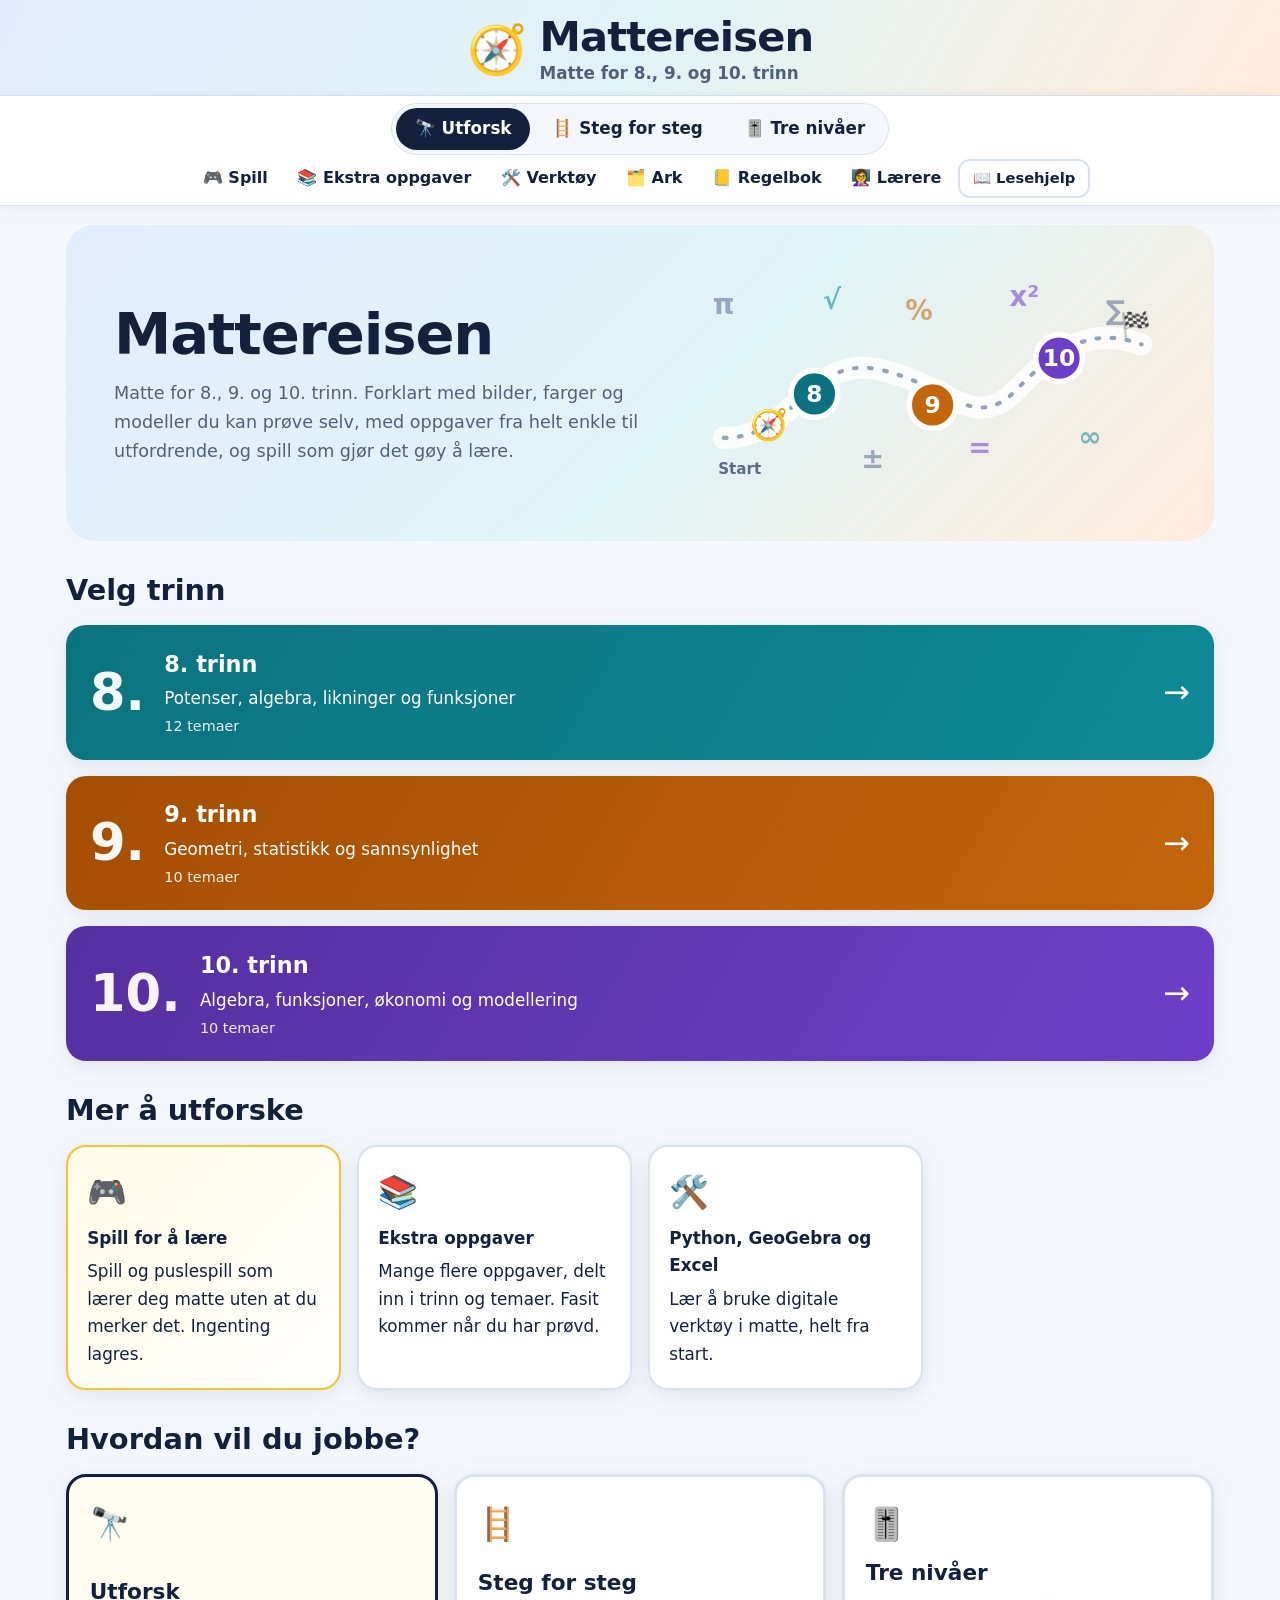
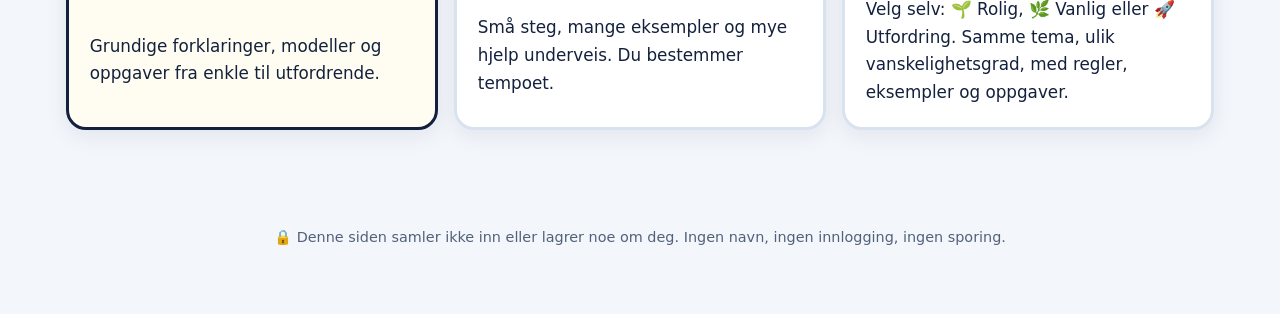
==== commit 2a9b650d: "Update index.html" ====
--- a/index.html
+++ b/index.html
@@ -1,6 +1,9 @@
 <!doctype html>
 <html lang="nb">
 <head>
+  <link rel="icon" href="favicon.svg" type="image/svg+xml">
+<link rel="icon" href="favicon.ico" sizes="48x48">
+<link rel="apple-touch-icon" href="apple-touch-icon.png">
   <meta charset="utf-8">
   <meta name="viewport" content="width=device-width, initial-scale=1">
   <title>Mattereisen – matte for 8.–10. trinn</title>
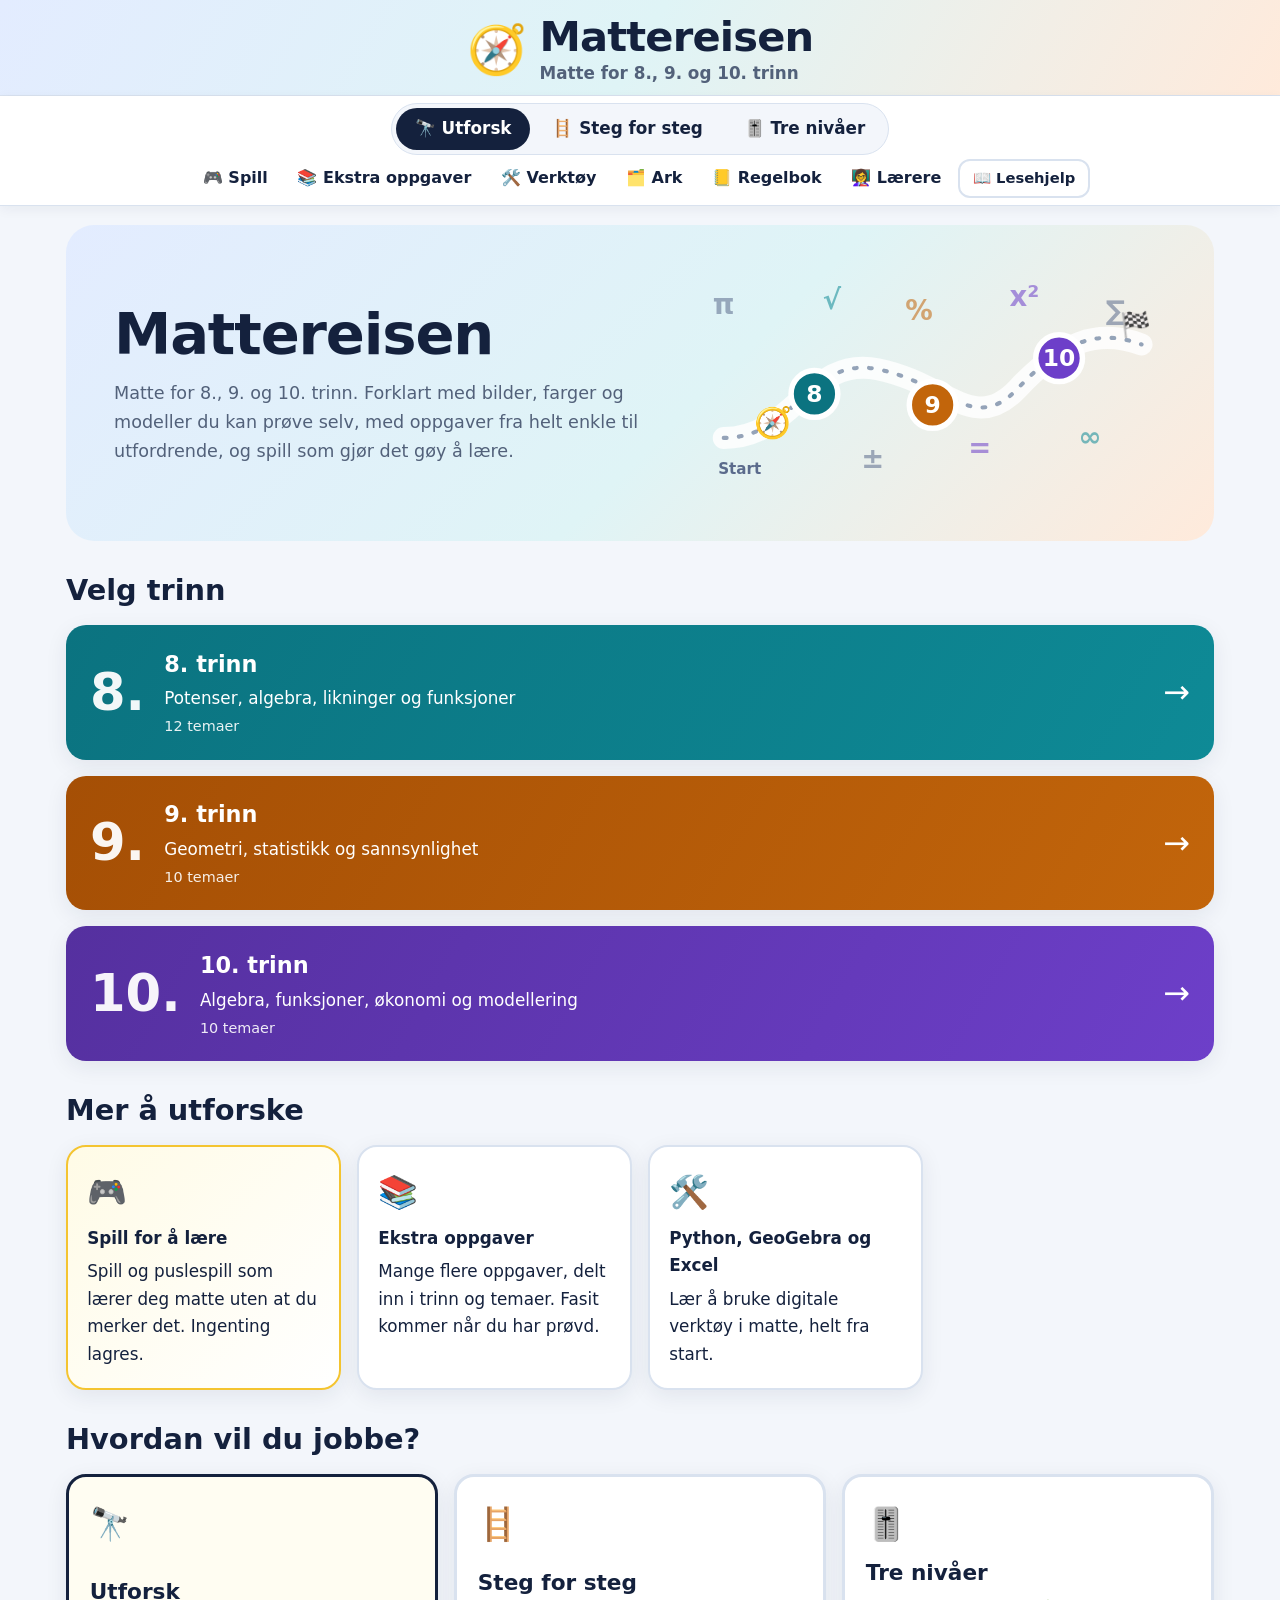
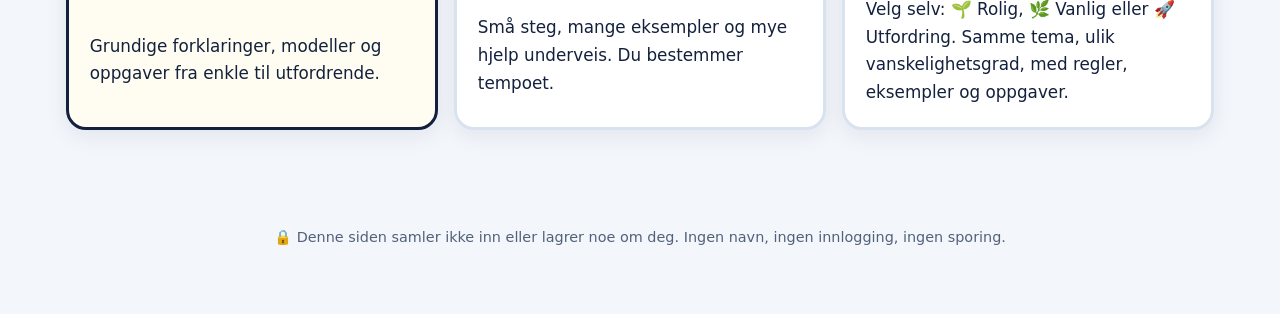
==== commit 8df3eb9d: "Add files via upload" ====
--- a/index.html
+++ b/index.html
@@ -1,9 +1,6 @@
 <!doctype html>
 <html lang="nb">
 <head>
-  <link rel="icon" href="favicon.svg" type="image/svg+xml">
-<link rel="icon" href="favicon.ico" sizes="48x48">
-<link rel="apple-touch-icon" href="apple-touch-icon.png">
   <meta charset="utf-8">
   <meta name="viewport" content="width=device-width, initial-scale=1">
   <title>Mattereisen – matte for 8.–10. trinn</title>
@@ -78,6 +75,9 @@
   <script src="data/niv-9.js"></script>
   <script src="data/niv-10.js"></script>
   <script src="data/niv-utvid.js"></script>
+  <script src="data/utvid-8.js"></script>
+  <script src="data/utvid-9.js"></script>
+  <script src="data/utvid-10.js"></script>
   <script src="data/laerer-8.js"></script>
   <script src="data/laerer-9.js"></script>
   <script src="data/laerer-10.js"></script>
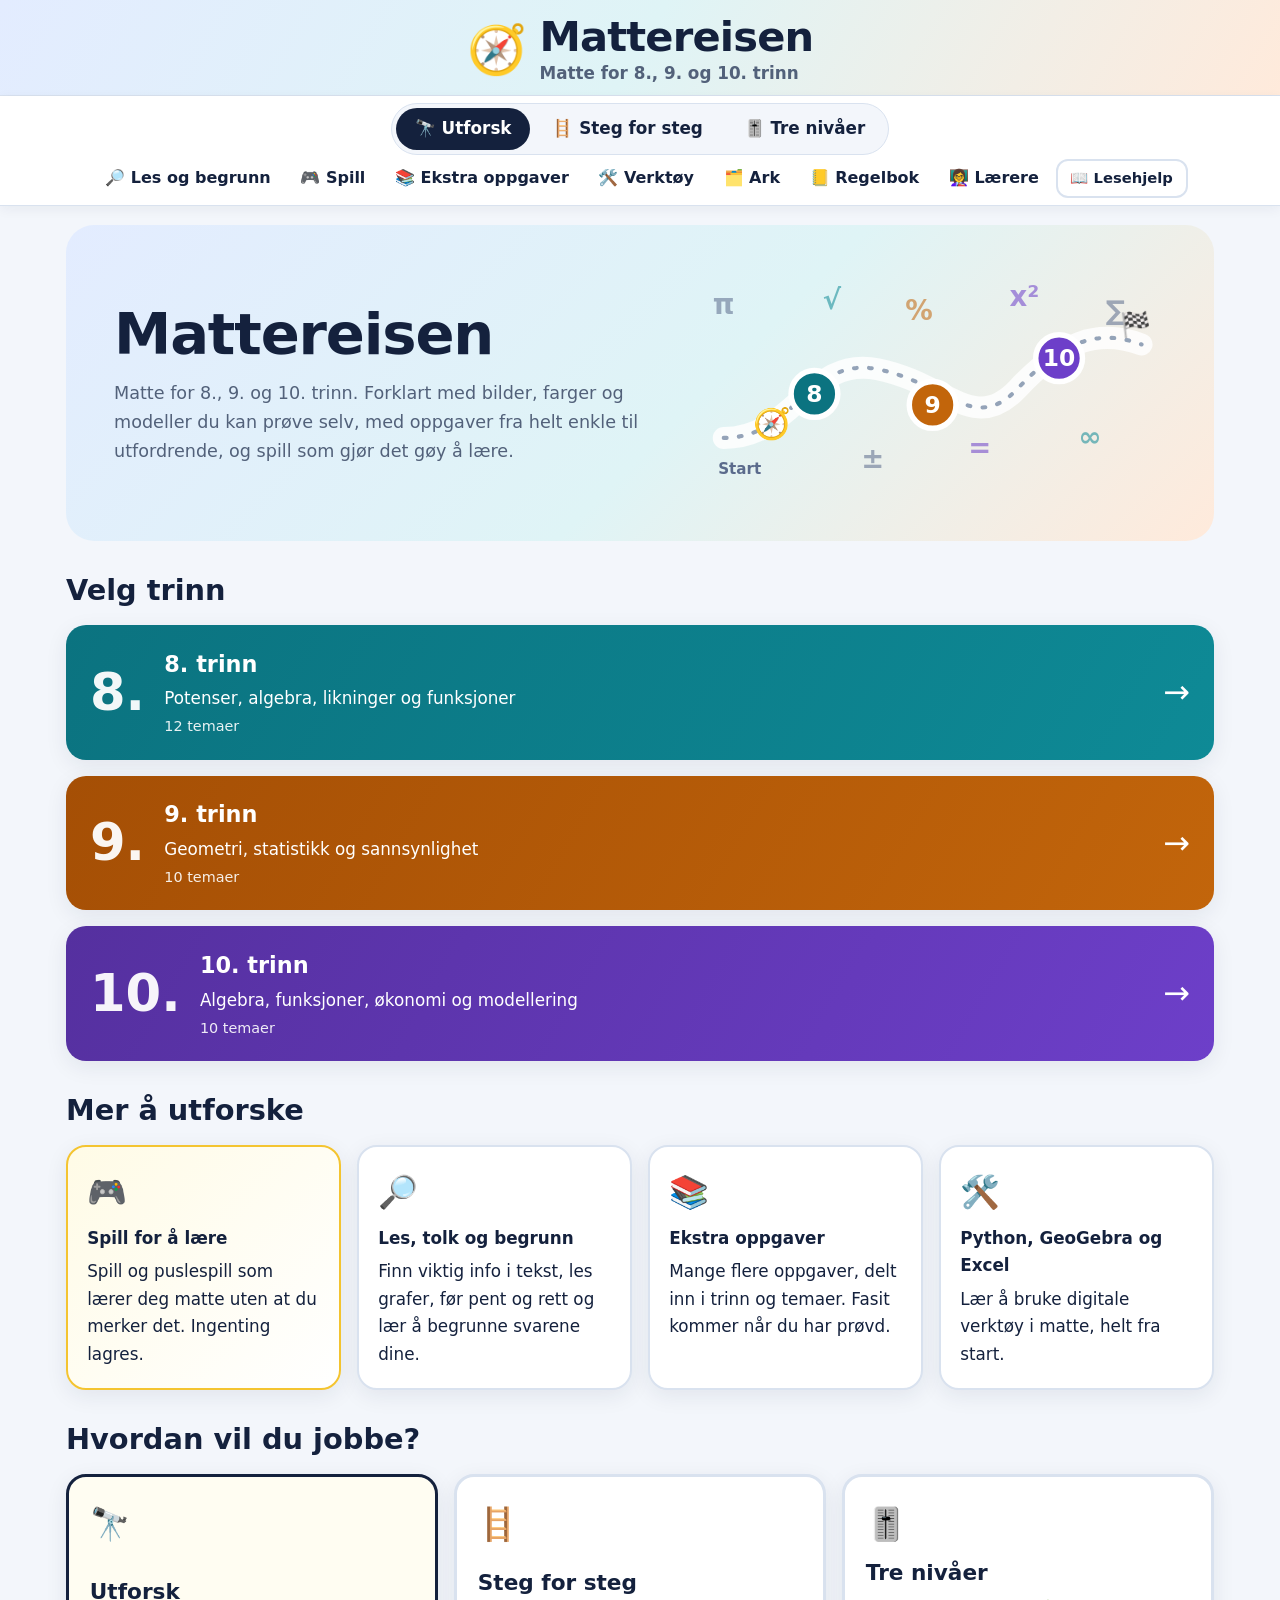
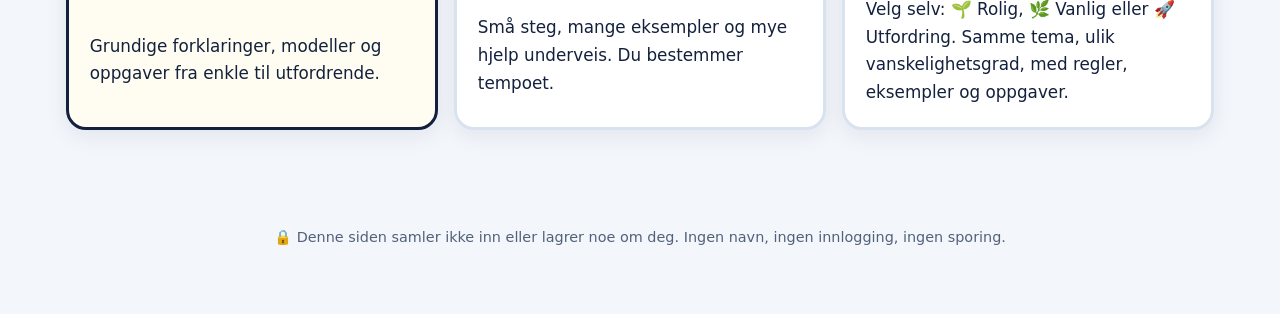
==== commit 7b8b151a: "Add files via upload" ====
--- a/index.html
+++ b/index.html
@@ -93,7 +93,16 @@
 <script src="js/ark-maler.js"></script>
   <script src="js/ark.js"></script>
 <script src="js/ark-nye.js"></script>
+<script src="js/ark-les.js"></script>
   <script src="js/tempo.js"></script>
+<script src="js/les.js"></script>
+<script src="data/les-8.js"></script>
+<script src="data/les-9.js"></script>
+<script src="data/les-10.js"></script>
+<script src="data/les-begrunn.js"></script>
+<script src="js/les-begrunn.js"></script>
+<script src="data/les-jeopardy.js"></script>
+<script src="js/spill-j.js"></script>
 <script src="js/app.js"></script>
 </body>
 </html>
--- a/css/style.css
+++ b/css/style.css
@@ -820,3 +820,140 @@
 .uv-svg { width: 100%; max-width: 560px; height: auto; display: block; margin: 0 auto; }
 .uv-linje, .uv-linje2 { margin: .4rem 0; } .uv-linje2:empty { display: none; }
 .uv-tips { font-size: .92rem; color: var(--muted); margin: .2rem 0 0; }
+
+/* ---------- Les, tolk og begrunn ---------- */
+.les-hub-grid { display: grid; grid-template-columns: repeat(auto-fill, minmax(280px, 1fr)); gap: 1rem; }
+.les-modul { display: grid; gap: .4rem; align-content: start; background: var(--card); border: 2px solid var(--line); border-radius: var(--radius); padding: 1.2rem; box-shadow: var(--shadow); }
+.les-modul h3 { margin: 0; } .les-modul p { margin: 0; }
+.les-chips { display: flex; gap: .4rem; flex-wrap: wrap; margin-top: .4rem; }
+.les-chip { display: inline-block; padding: .35rem .8rem; border-radius: 999px; font-weight: 700; font-size: .92rem; text-decoration: none; background: var(--t8-bg); color: var(--ink); border: 2px solid var(--t8); }
+.les-chip:nth-child(2) { background: var(--t9-bg); border-color: var(--t9); } .les-chip:nth-child(3) { background: var(--t10-bg); border-color: var(--t10); }
+.les-chip:hover { transform: translateY(-1px); } .les-chip.snart, .les-snart { opacity: .55; font-size: .85rem; padding: .35rem .8rem; }
+.les-to { display: grid; grid-template-columns: repeat(auto-fit, minmax(260px, 1fr)); gap: 1rem; margin: .8rem 0; }
+.les-god, .les-bad { border-radius: 16px; padding: .9rem 1.1rem; border: 2px solid; } .les-god { background: #e1f6e8; border-color: #16a34a; } .les-bad { background: #ffe9e2; border-color: #dc2626; }
+.les-god ul, .les-bad ul { margin: .4rem 0 0; padding-left: 1.2rem; } .les-god pre, .les-bad pre { background: rgba(255, 255, 255, .7); }
+.les-god p, .les-bad p { margin: .3rem 0 0; }
+.les-kontroller { display: flex; gap: 1rem 2rem; flex-wrap: wrap; align-items: flex-start; margin-bottom: 1.2rem; }
+.les-trinnvelger { display: flex; align-items: center; gap: .6rem; flex-wrap: wrap; }
+.les-trinn-merke { font-size: .5em; background: rgba(255, 255, 255, .25); padding: .15rem .7rem; border-radius: 999px; vertical-align: middle; }
+.les-kort { background: var(--card); border: 2px solid var(--line); border-top: 8px solid var(--aksent); border-radius: var(--radius); padding: 1.2rem 1.4rem; margin-bottom: 1.4rem; box-shadow: var(--shadow); }
+.les-kort h3 { margin-bottom: .4rem; } .les-instr, .les-merk, .les-lagres-ikke { color: var(--muted); }
+.les-lagres-ikke { font-size: .85rem; margin: .3rem 0 .6rem; }
+.les-verktoy, .les-enig { display: flex; gap: .5rem; flex-wrap: wrap; margin: .6rem 0; }
+.les-verk { border: 2px solid var(--line); background: #fff; color: var(--ink); border-radius: 999px; padding: .4rem .9rem; font: inherit; font-weight: 700; font-size: .95rem; cursor: pointer; min-height: 40px; }
+.les-verk.valgt, .les-verk[aria-pressed="true"] { background: var(--ink); color: #fff; border-color: var(--ink); }
+.les-verk.v-t.valgt { background: #1d4ed8; border-color: #1d4ed8; } .les-verk.v-s.valgt { background: #c2650b; border-color: #c2650b; } .les-verk.v-u.valgt { background: #4b5563; border-color: #4b5563; }
+.les-tekstboks { background: #fcfdff; border: 2px dashed var(--line); border-radius: 16px; padding: .8rem 1rem; margin: .6rem 0; }
+.les-tekst { font-size: 1.2rem; line-height: 2.3; margin: 0 0 .4rem; }
+.les-ord { border: 0; background: transparent; font: inherit; color: inherit; padding: .1rem .2rem; margin: 0; border-radius: 6px; cursor: pointer; }
+.les-ord:hover { background: #eaf0fa; }
+.les-ord.m-t { background: #cfe0ff; box-shadow: inset 0 -3px 0 #2563eb; } .les-ord.m-t::before { content: '🔵'; font-size: .65em; margin-right: .15em; }
+.les-ord.m-s { background: #ffe0b8; box-shadow: inset 0 -3px 0 #d9730d; } .les-ord.m-s::before { content: '🟠'; font-size: .65em; margin-right: .15em; }
+.les-ord.m-u { background: #e5e7eb; color: #4b5563; text-decoration: line-through; } .les-ord.m-u::before { content: '⚪'; font-size: .65em; margin-right: .15em; }
+.les-ord.ok { outline: 3px solid #16a34a; outline-offset: 1px; } .les-ord.feil { outline: 3px solid #dc2626; outline-offset: 1px; } .les-ord.mangler { outline: 3px dashed #d97706; outline-offset: 1px; }
+.les-knapper { display: flex; gap: .5rem; flex-wrap: wrap; margin: .6rem 0; }
+.les-resultat { margin-top: .4rem; } .les-merk { margin-top: .4rem; }
+.les-mc { margin-top: .8rem; } .les-spm { margin-bottom: .5rem; }
+.les-valg { display: grid; gap: .5rem; }
+.les-valg-knapp { text-align: left; border: 2px solid var(--line); background: #fff; color: var(--ink); border-radius: 14px; padding: .6rem 1rem; font: inherit; font-weight: 600; cursor: pointer; min-height: 46px; }
+.les-valg-knapp:hover:not(:disabled) { border-color: var(--aksent); background: var(--aksent-bg); }
+.les-valg-knapp.ok { background: #e1f6e8; border-color: #16a34a; } .les-valg-knapp.feil { background: #ffe9e2; border-color: #dc2626; opacity: .8; } .les-valg-knapp:disabled { cursor: default; }
+.les-mc-svar { margin-top: .5rem; min-height: 1.2rem; }
+.les-svg-boks { max-width: 640px; margin: .6rem 0; border: 2px solid var(--line); border-radius: 14px; overflow: hidden; background: #fff; }
+.les-svg { width: 100%; height: auto; display: block; }
+.les-svg [data-d] { cursor: pointer; } .les-svg [data-d]:hover { opacity: .7; } .les-svg [data-d]:focus-visible { outline: 3px solid #f59e0b; }
+.les-svg rect.d-ok, .les-svg circle.d-ok { stroke: #16a34a; stroke-width: 5; } .les-svg rect.d-feil, .les-svg circle.d-feil { stroke: #dc2626; stroke-width: 5; } .les-svg rect.d-vis, .les-svg circle.d-vis { stroke: #d97706; stroke-width: 5; stroke-dasharray: 6 3; }
+.les-svg text.d-ok { fill: #15803d; font-weight: 800; } .les-svg text.d-feil { fill: #b91c1c; font-weight: 800; } .les-svg text.d-vis { fill: #b45309; font-weight: 800; text-decoration: underline; }
+.les-graf-oppg { margin-top: .6rem; } .les-teller { color: var(--muted); font-size: .9rem; margin: 0 0 .3rem; }
+.les-ferdig { background: #e1f6e8; border: 2px solid #16a34a; border-radius: 14px; padding: .8rem 1rem; }
+.les-tab { margin: .5rem 0; } .les-tabell { border-collapse: collapse; margin-top: .5rem; } .les-tabell th, .les-tabell td { border: 1px solid var(--line); padding: .3rem .8rem; text-align: left; }
+.les-mal { display: grid; gap: .5rem; margin: 1rem 0; }
+.les-mal-rad { display: grid; grid-template-columns: minmax(150px, 1fr) 2fr; gap: .8rem; background: #fbfcff; border: 2px solid var(--line); border-left: 8px solid var(--aksent); border-radius: 14px; padding: .6rem 1rem; }
+.les-mal-navn { display: grid; gap: .1rem; } .les-mal-navn span { color: var(--muted); font-size: .92rem; }
+.les-kort pre, .les-mal pre, .les-sammenlign pre, .les-ordkort pre, .les-god pre, .les-bad pre, .les-elevsvar pre, .les-bygd { font-family: ui-monospace, "SF Mono", Menlo, Consolas, monospace; font-size: .98rem; white-space: pre-wrap; margin: .3rem 0; line-height: 1.55; }
+.les-mal-eks pre { margin: 0; }
+.les-sammenlign { margin-bottom: 1.2rem; }
+.les-bunke { display: flex; flex-wrap: wrap; gap: .5rem; margin: .6rem 0; }
+.les-linje { border: 2px solid var(--line); background: #fff; color: var(--ink); border-radius: 12px; padding: .4rem .8rem; font: inherit; font-family: ui-monospace, Menlo, Consolas, monospace; font-size: .95rem; cursor: pointer; min-height: 42px; text-align: left; }
+.les-linje:hover:not(:disabled) { border-color: var(--aksent); } .les-linje:disabled { opacity: .35; cursor: default; } .les-linje.feil { background: #ffe9e2; border-color: #dc2626; }
+.les-bygd { background: #fffdf0; border: 2px dashed #eab308; border-radius: 12px; padding: .6rem .9rem; min-height: 3rem; }
+.les-tre { display: grid; grid-template-columns: repeat(auto-fit, minmax(230px, 1fr)); gap: .8rem; margin: .6rem 0; }
+.les-elevsvar { background: #fbfcff; border: 2px solid var(--line); border-radius: 14px; padding: .7rem 1rem; } .les-elevsvar pre, .les-elevsvar p { margin: .3rem 0 0; }
+.les-ord-grid { display: grid; grid-template-columns: repeat(auto-fill, minmax(300px, 1fr)); gap: 1rem; margin: 1rem 0; }
+.les-ordkort { background: #fbfcff; border: 2px solid var(--line); border-radius: 16px; padding: 1rem; } .les-ordkort h3 { margin-bottom: .3rem; } .les-ordkort p { margin: .3rem 0; }
+.les-ordkort .les-to { grid-template-columns: 1fr; gap: .5rem; }
+.les-trapp { display: grid; gap: .6rem; margin: 1rem 0; }
+.les-trinn { border-radius: 14px; padding: .7rem 1rem; border: 2px solid; } .les-trinn p { margin: .2rem 0 0; } .les-trinn-nr { font-size: .85rem; font-weight: 800; text-transform: uppercase; letter-spacing: .03em; }
+.les-trinn-1 { background: #ffe9e2; border-color: #dc2626; margin-right: 40%; } .les-trinn-2 { background: #fff8d6; border-color: #eab308; margin-right: 20%; } .les-trinn-3 { background: #e1f6e8; border-color: #16a34a; }
+.les-svakt { background: #ffe9e2; border-radius: 10px; padding: .5rem .8rem; }
+.les-skriv-label { display: grid; gap: .4rem; } .les-felt { width: 100%; font: inherit; padding: .6rem .8rem; border: 2px solid var(--line); border-radius: 12px; resize: vertical; min-height: 4rem; }
+.les-sjekk { border: 2px solid var(--line); border-radius: 14px; margin: .6rem 0; padding: .5rem 1rem .7rem; } .les-sjekk legend { font-weight: 700; padding: 0 .4rem; } .les-sjekk label { display: block; padding: .2rem 0; cursor: pointer; }
+.les-modell { background: #e1f6e8; border: 2px solid #16a34a; border-radius: 14px; padding: .7rem 1rem; margin-top: .6rem; } .les-modell p { margin: .3rem 0 0; }
+.les-pastand-tekst { font-size: 1.3rem; font-weight: 700; }
+.les-pbe { display: grid; gap: .6rem; margin: .8rem 0; } .les-pbe label { display: grid; gap: .3rem; }
+.les-roller { display: grid; grid-template-columns: repeat(auto-fit, minmax(240px, 1fr)); gap: 1rem; } .les-rolle { background: #fbfcff; border: 2px solid var(--line); border-radius: 16px; padding: 1rem; } .les-rolle h3 { margin-bottom: .3rem; }
+.les-bunn { display: flex; gap: .6rem; flex-wrap: wrap; margin: 2rem 0 1rem; }
+@media (max-width: 640px) { .les-mal-rad { grid-template-columns: 1fr; } .les-trinn-1, .les-trinn-2 { margin-right: 0; } }
+@media print {
+  .les-verktoy, .les-enig, .les-knapper, .les-bunn, .les-bunke, .les-reset, .les-vis, .nivaa-velger, .les-kontroller { display: none !important; }
+  .les-kort, .seksjon, .les-ordkort { break-inside: avoid; box-shadow: none; }
+  .les-felt { min-height: 6rem; border: 1px solid #000; background: repeating-linear-gradient(transparent, transparent 1.7rem, #bbb 1.7rem, #bbb 1.75rem); }
+  .les-modell[hidden] { display: none; }
+}
+
+/* ---------- Jeopardy ---------- */
+.jp-oppsett { display: grid; gap: 1rem; max-width: 640px; } .jp-antall { display: flex; gap: .5rem; flex-wrap: wrap; }
+.jp-navn { display: grid; grid-template-columns: repeat(auto-fit, minmax(180px, 1fr)); gap: .6rem; } .jp-navn label { display: grid; gap: .2rem; font-weight: 700; }
+.jp-navn input { font: inherit; padding: .5rem .7rem; border: 2px solid var(--line); border-radius: 12px; }
+.jp-laerer { display: flex; gap: .5rem; align-items: center; font-weight: 600; cursor: pointer; }
+.jp-tavle { display: flex; flex-wrap: wrap; gap: .6rem; margin-bottom: .8rem; }
+.jp-lag { flex: 1 1 140px; background: #fff; border: 3px solid var(--line); border-radius: 16px; padding: .5rem .9rem; display: flex; justify-content: space-between; align-items: baseline; gap: .6rem; }
+.jp-lag.aktiv { border-color: var(--aksent); background: var(--aksent-bg); box-shadow: 0 0 0 3px var(--aksent); }
+.jp-lag-navn { font-weight: 800; overflow: hidden; text-overflow: ellipsis; } .jp-lag-poeng { font-size: 1.7rem; font-weight: 900; }
+.jp-tur { margin: .2rem 0 .6rem; }
+.jp-brett { display: grid; grid-template-columns: repeat(var(--kol), minmax(0, 1fr)); gap: .5rem; }
+.jp-kat { background: var(--ink); color: #fff; border-radius: 12px; padding: .6rem .4rem; text-align: center; font-weight: 800; font-size: .95rem; display: flex; flex-direction: column; justify-content: center; line-height: 1.25; }
+.jp-rute { font: inherit; font-weight: 900; font-size: clamp(1.3rem, 4vw, 2rem); background: var(--aksent); color: #fff; border: 0; border-radius: 14px; min-height: 72px; cursor: pointer; transition: transform .12s; }
+.jp-rute:hover:not(:disabled) { transform: scale(1.04); } .jp-rute.brukt { background: #e5e7eb; color: #9ca3af; cursor: default; }
+.jp-clue { background: #fff; border: 3px solid var(--aksent); border-radius: var(--radius); padding: 1.2rem 1.4rem; display: grid; gap: .8rem; }
+.jp-clue-hode { display: flex; justify-content: space-between; gap: .6rem; flex-wrap: wrap; font-weight: 800; color: var(--muted); }
+.jp-opplysninger { font-size: 1.25rem; background: #fbfcff; border-left: 8px solid var(--aksent); padding: .7rem 1rem; border-radius: 12px; }
+.jp-graf { max-width: 520px; }
+.jp-svar { display: flex; gap: .8rem; align-items: baseline; flex-wrap: wrap; background: #fff8d6; border: 3px solid #eab308; border-radius: 14px; padding: .6rem 1rem; } .jp-svar span { font-weight: 700; } .jp-svar strong { font-size: 1.7rem; }
+.jp-dom { display: flex; gap: .6rem; flex-wrap: wrap; } .jp-forslag { background: #e1f6e8; border: 2px solid #16a34a; border-radius: 12px; padding: .5rem 1rem; } .jp-forslag p { margin: .2rem 0; }
+.jp-hvorfor { color: var(--muted); }
+@media (max-width: 640px) { .jp-brett { gap: .3rem; } .jp-kat { font-size: .75rem; padding: .4rem .2rem; } .jp-rute { min-height: 56px; } }
+
+/* ---------- Les og begrunn: ordbank, eksempel, bygg setningen, leseintro ---------- */
+.les-ordniv-rad { display: grid; grid-template-columns: repeat(auto-fit, minmax(260px, 1fr)); gap: 1rem; margin: 1rem 0; }
+.les-ordniv { border: 2px solid var(--line); border-radius: 16px; padding: .8rem 1rem; background: #fff; }
+.les-ordniv.na { border-color: var(--aksent, #2563eb); background: var(--aksent-bg, #eef4ff); box-shadow: 0 0 0 3px rgba(37, 99, 235, .12); }
+.les-ordniv h3 { margin: 0 0 .4rem; } .les-ordniv ul { list-style: none; margin: 0; padding: 0; display: grid; gap: .55rem; }
+.les-ordniv li { display: grid; gap: .1rem; } .les-ordniv li strong { font-size: 1.05rem; } .les-bruk { color: var(--muted); font-size: .92rem; } .les-ordniv li em { font-size: .92rem; }
+.les-na { font-size: .7rem; font-weight: 800; background: var(--aksent, #2563eb); color: #fff; padding: .1rem .5rem; border-radius: 999px; vertical-align: middle; text-transform: uppercase; letter-spacing: .03em; }
+.les-signal { background: #fff3a8; color: inherit; padding: 0 .2em; border-radius: 4px; font-weight: 700; }
+.les-se-oppg { background: #f7f9fd; border: 2px solid var(--line); border-radius: 14px; padding: .8rem 1rem; margin: .8rem 0; }
+.les-graf-stat { max-width: 560px; margin: .5rem 0; } .les-graf-stat svg { width: 100%; height: auto; border-radius: 10px; border: 1px solid var(--line); }
+.les-del { border-radius: 14px; padding: .6rem 1rem .5rem; margin: .6rem 0; border: 2px solid; } .les-del p { margin: .25rem 0; }
+.les-del-navn { font-size: .8rem; font-weight: 800; text-transform: uppercase; letter-spacing: .03em; }
+.les-del-hvorfor { font-size: .92rem; color: var(--muted); }
+.les-del-p { background: #ffe9cc; border-color: #d9730d; } .les-del-b { background: #dce8ff; border-color: #2563eb; } .les-del-e { background: #dcf5e4; border-color: #16a34a; } .les-del-k { background: #eee4ff; border-color: #7c3aed; }
+.les-se-svakt { margin-top: 1rem; } .les-se-svakt ul { margin: .4rem 0 0 1.2rem; }
+.les-ruter { display: flex; flex-wrap: wrap; gap: .5rem; margin: .8rem 0; align-items: stretch; }
+.les-rute { display: grid; gap: .1rem; text-align: left; min-width: 7.5rem; max-width: 100%; border: 2px dashed #9aa7bd; background: #f7f9fd; color: var(--ink); border-radius: 12px; padding: .35rem .7rem; font: inherit; cursor: pointer; min-height: 52px; }
+.les-rute-navn { font-size: .72rem; font-weight: 800; text-transform: uppercase; letter-spacing: .03em; color: var(--muted); } .les-rute-tekst { font-size: .98rem; }
+.les-rute:not(.fylt) .les-rute-tekst { color: #8a97ad; font-style: italic; }
+.les-rute.fylt { border-style: solid; border-color: var(--aksent, #2563eb); background: #fff; }
+.les-rute.over { background: #fff8d6; border-color: #eab308; }
+.les-rute.ok { border-color: #16a34a; background: #e1f6e8; } .les-rute.feil { border-color: #dc2626; background: #ffe9e2; } .les-rute.mangler { border-color: #d97706; background: #fff4e0; }
+.les-pool { display: flex; flex-wrap: wrap; gap: .45rem; margin: .3rem 0 .8rem; }
+.les-brikke { border: 2px solid var(--line); background: #fff; color: var(--ink); border-radius: 999px; padding: .4rem .9rem; font: inherit; cursor: pointer; min-height: 42px; text-align: left; }
+.les-brikke:hover { border-color: var(--aksent, #2563eb); } .les-brikke.valgt { background: #fff3a8; border-color: #eab308; box-shadow: 0 0 0 3px rgba(234, 179, 8, .3); }
+.les-pool-tom { color: var(--muted); font-style: italic; }
+.les-bygd { background: #e1f6e8; border: 2px solid #16a34a; border-radius: 12px; padding: .7rem 1rem; margin-top: .6rem; font-size: 1.05rem; line-height: 1.55; font-family: inherit; white-space: normal; }
+.les-ordtag-boks { background: #f7f9fd; border: 2px solid var(--line); border-radius: 12px; padding: .6rem .8rem; margin: .6rem 0; display: flex; flex-wrap: wrap; gap: .35rem; align-items: center; }
+.les-ordtag { background: #fff; border: 1px solid var(--line); border-radius: 999px; padding: .15rem .7rem; font-size: .92rem; }
+.les-tekstboks .les-intro-ord { cursor: default; }
+.les-intro-steg { background: #fff8d6; border-radius: 12px; padding: .5rem .8rem; margin: .6rem 0; } .les-intro-steg:empty { display: none; }
+.les-intro-plan { background: #e1f6e8; border-radius: 12px; padding: .5rem .8rem; margin: .5rem 0; font-weight: 600; }
+@media print { .les-pool, .les-bygg-sjekk, .les-bygg-reset { display: none; } .les-rute { border-style: solid; min-height: 40px; } }
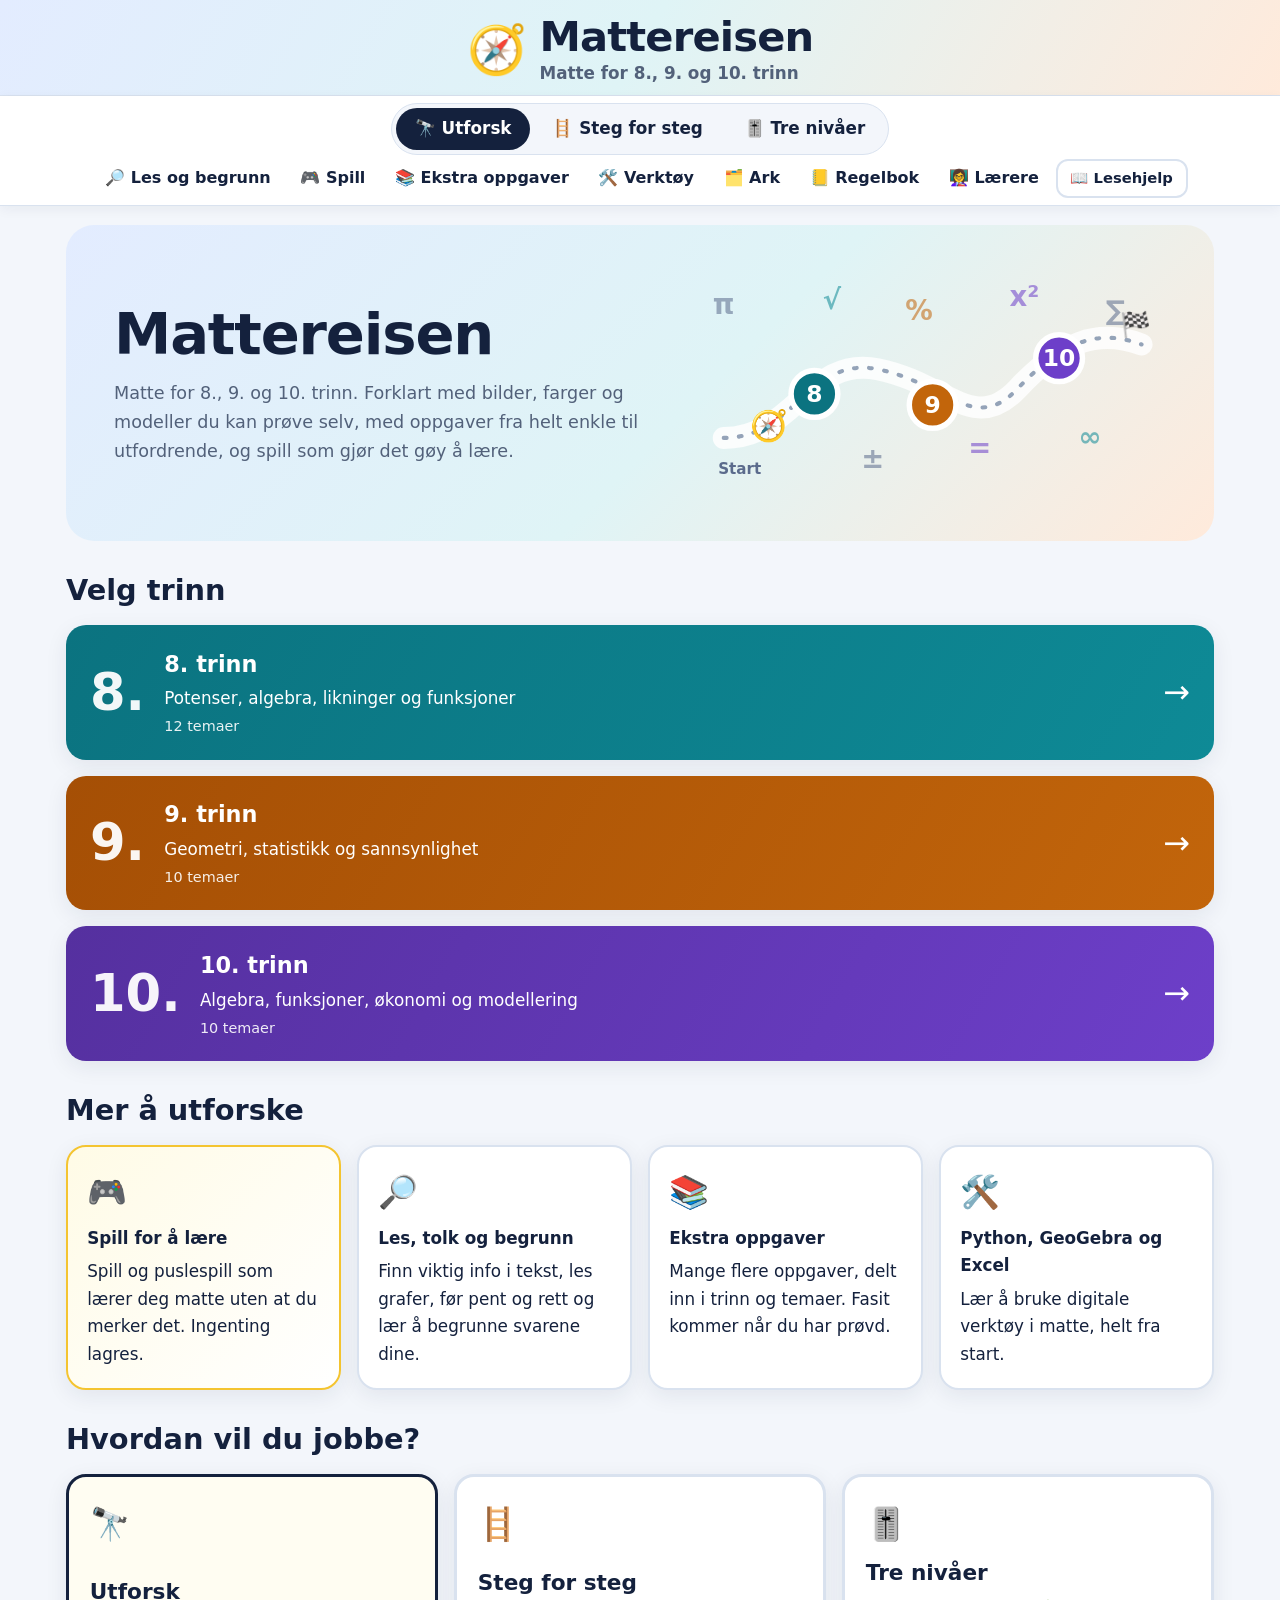
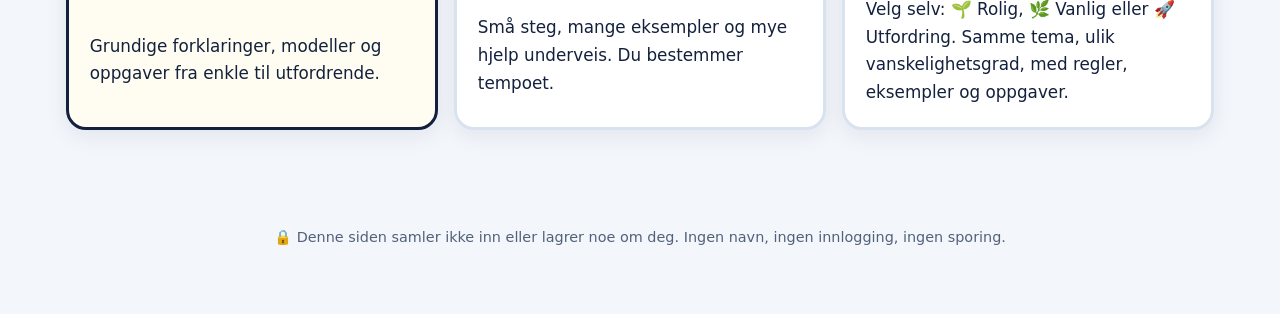
==== commit 2b35f960: "Update index.html" ====
--- a/index.html
+++ b/index.html
@@ -1,6 +1,9 @@
 <!doctype html>
 <html lang="nb">
 <head>
+  <link rel="icon" href="favicon.svg" type="image/svg+xml">
+<link rel="icon" href="favicon.ico" sizes="48x48">
+<link rel="apple-touch-icon" href="apple-touch-icon.png">
   <meta charset="utf-8">
   <meta name="viewport" content="width=device-width, initial-scale=1">
   <title>Mattereisen – matte for 8.–10. trinn</title>
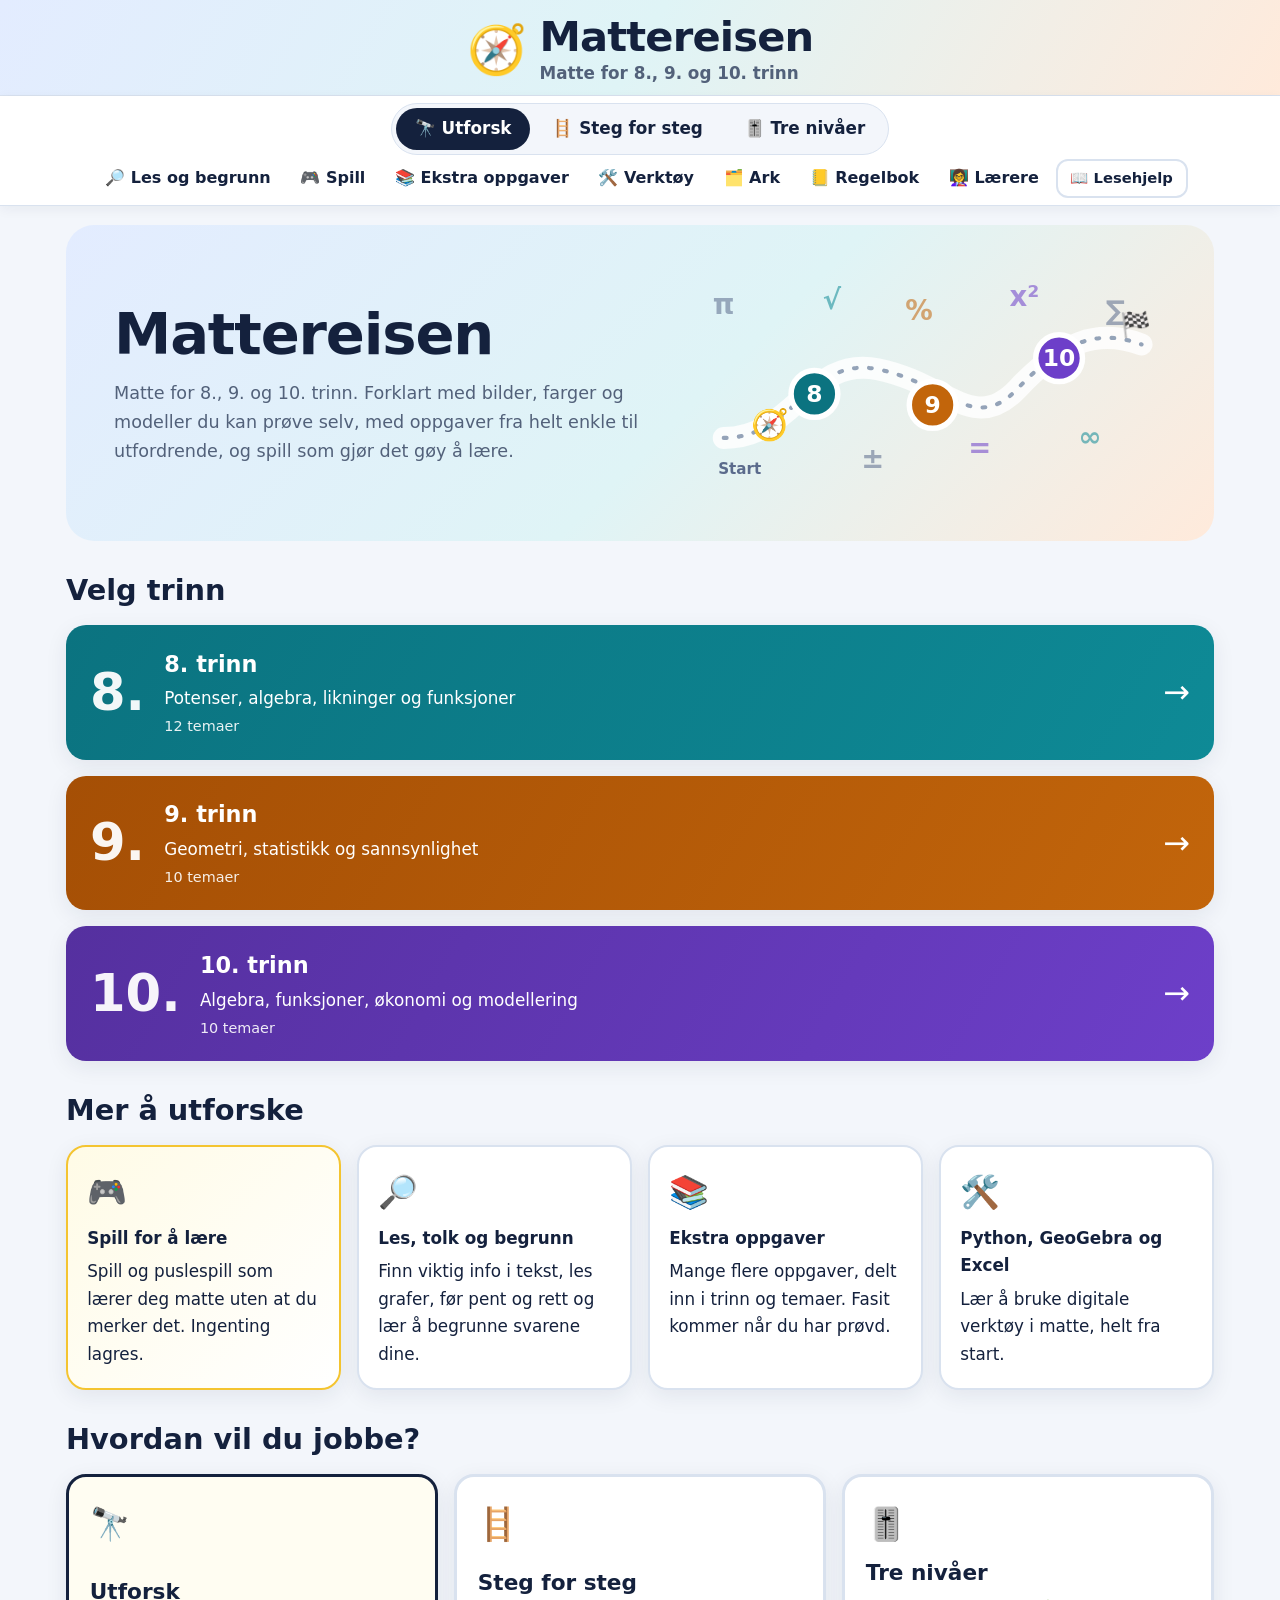
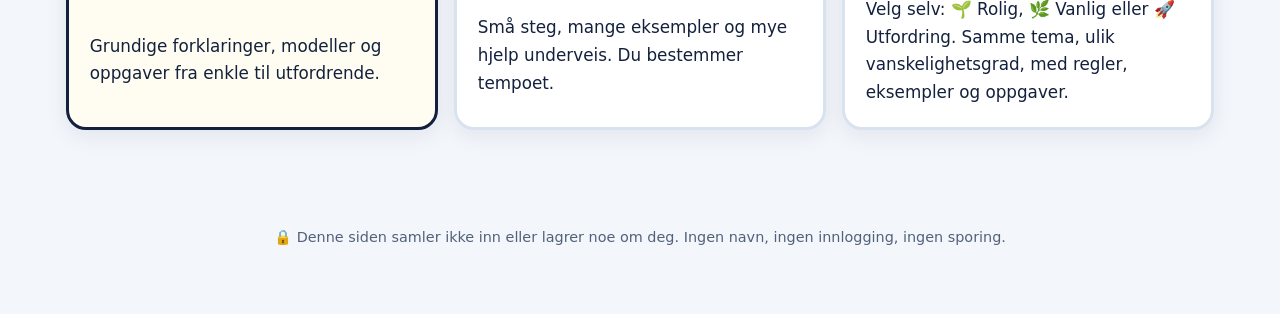
==== commit eaf6775d: "Add files via upload" ====
--- a/index.html
+++ b/index.html
@@ -1,9 +1,6 @@
 <!doctype html>
 <html lang="nb">
 <head>
-  <link rel="icon" href="favicon.svg" type="image/svg+xml">
-<link rel="icon" href="favicon.ico" sizes="48x48">
-<link rel="apple-touch-icon" href="apple-touch-icon.png">
   <meta charset="utf-8">
   <meta name="viewport" content="width=device-width, initial-scale=1">
   <title>Mattereisen – matte for 8.–10. trinn</title>
@@ -104,6 +101,8 @@
 <script src="data/les-10.js"></script>
 <script src="data/les-begrunn.js"></script>
 <script src="js/les-begrunn.js"></script>
+<script src="data/les-hand.js"></script>
+<script src="js/les-hand.js"></script>
 <script src="data/les-jeopardy.js"></script>
 <script src="js/spill-j.js"></script>
 <script src="js/app.js"></script>
--- a/css/style.css
+++ b/css/style.css
@@ -957,3 +957,42 @@
 .les-intro-steg { background: #fff8d6; border-radius: 12px; padding: .5rem .8rem; margin: .6rem 0; } .les-intro-steg:empty { display: none; }
 .les-intro-plan { background: #e1f6e8; border-radius: 12px; padding: .5rem .8rem; margin: .5rem 0; font-weight: 600; }
 @media print { .les-pool, .les-bygg-sjekk, .les-bygg-reset { display: none; } .les-rute { border-style: solid; min-height: 40px; } }
+
+/* ---------- Håndskrevne føringseksempler (ruteark) ---------- */
+@font-face { font-family: 'Patrick Hand'; font-style: normal; font-weight: 400; font-display: swap; src: url('../fonts/patrick-hand-latin-400.woff2') format('woff2'); unicode-range: U+0000-00FF, U+0131, U+0152-0153, U+02BB-02BC, U+02C6, U+02DA, U+02DC, U+2000-206F, U+2074, U+20AC, U+2122, U+2191, U+2193, U+2212, U+2215, U+FEFF, U+FFFD; }
+@font-face { font-family: 'Patrick Hand'; font-style: normal; font-weight: 400; font-display: swap; src: url('../fonts/patrick-hand-latin-ext-400.woff2') format('woff2'); unicode-range: U+0100-02AF, U+0304, U+0308, U+0329, U+1E00-1E9F, U+1EF2-1EFF, U+2020, U+20A0-20AB, U+20AD-20C0, U+2113, U+2C60-2C7F, U+A720-A7FF; }
+.hs-side { --hs-lh: 2.15rem; margin: .6rem 0; max-width: 760px; }
+.hs-ark { position: relative; font-family: 'Patrick Hand', 'Segoe Print', 'Bradley Hand', 'Comic Sans MS', cursive; font-size: 1.32rem; line-height: var(--hs-lh); color: #1e3a8a; background-color: #fffef8;
+  background-image: repeating-linear-gradient(to bottom, transparent 0, transparent calc(var(--hs-lh) - 1.5px), #b9cfe8 calc(var(--hs-lh) - 1.5px), #b9cfe8 var(--hs-lh)); background-attachment: local;
+  padding: 0 1rem 0 4.7rem; border: 1px solid #d6dbe6; border-radius: 6px; box-shadow: 0 2px 10px rgba(0, 0, 0, .13); min-height: calc(var(--hs-lh) * 7); overflow: hidden; }
+.hs-ark::before { content: ''; position: absolute; top: 0; bottom: 0; left: 4rem; width: 2px; background: #ee8b8b; transition: box-shadow .2s; }
+.hs-bad .hs-ark::before { display: none; }
+.hs-side.akt-marg .hs-ark::before { box-shadow: 0 0 0 4px rgba(250, 204, 21, .75); }
+.hs-l { min-height: var(--hs-lh); position: relative; overflow-wrap: anywhere; } .hs-l.i { padding-left: 1.6rem; }
+.hs-nr, .hs-nr.hs-n { position: absolute; left: -4.4rem; width: 3.45rem; text-align: right; white-space: nowrap; }
+.hs-g { display: grid; grid-template-columns: max-content max-content max-content 1fr; column-gap: .5rem; align-items: start; }
+.hs-g > span { min-height: var(--hs-lh); } .hs-gv { text-align: right; } .hs-gk { font-size: 1.05rem; color: #52627f; padding-left: .3rem; }
+.hs-skisse { min-height: calc(var(--hs-lh) * 3); } .hs-skisse svg { height: calc(var(--hs-lh) * 3); width: auto; max-width: 100%; display: block; }
+.hs-dbl { text-decoration: underline; text-decoration-style: double; text-decoration-thickness: 2px; text-underline-offset: 5px; text-decoration-color: #1e3a8a; text-decoration-skip-ink: none; }
+.hs-str { text-decoration: line-through; text-decoration-thickness: 2px; text-decoration-color: #dc2626; }
+.hs-smuss { text-decoration: line-through wavy #222; text-decoration-thickness: 2px; filter: blur(.7px); opacity: .85; }
+.hs-n { position: relative; border-radius: 4px; transition: background .15s, opacity .15s; }
+.hs-side.med-tall .hs-b::after { content: attr(data-n); display: inline-block; margin-left: .3rem; vertical-align: super; min-width: 1.25rem; height: 1.25rem; line-height: 1.25rem; text-align: center; background: #ea580c; color: #fff; border-radius: 999px; font: 700 .75rem/1.25rem system-ui, sans-serif; }
+.hs-side.med-tall .hs-nr.hs-b::after { position: absolute; left: .1rem; top: .35rem; margin: 0; vertical-align: baseline; }
+.hs-side.har-akt .hs-n { opacity: .5; } .hs-side.har-akt .hs-n.akt { opacity: 1; background: #fde68a; outline: 2px solid #f59e0b; }
+.hs-faner { display: flex; flex-wrap: wrap; gap: .4rem; margin: .6rem 0; }
+.hs-fane { border: 2px solid var(--line); background: #fff; border-radius: 999px; padding: .4rem .9rem; font: inherit; cursor: pointer; min-height: 42px; } .hs-fane.valgt { background: var(--aksent, #2563eb); border-color: var(--aksent, #2563eb); color: #fff; font-weight: 700; }
+.hs-oppg { background: #f7f9fd; border: 2px solid var(--line); border-radius: 12px; padding: .5rem .9rem; margin: .5rem 0; }
+.hs-rad { display: grid; grid-template-columns: minmax(0, 1.5fr) minmax(0, 1fr); gap: 1.2rem; align-items: start; } @media (max-width: 900px) { .hs-rad { grid-template-columns: 1fr; } }
+.hs-noter { list-style: none; margin: .6rem 0; padding: 0; display: grid; gap: .5rem; }
+.hs-note { display: flex; gap: .6rem; text-align: left; width: 100%; border: 2px solid var(--line); background: #fff; color: var(--ink); border-radius: 12px; padding: .5rem .7rem; font: inherit; cursor: pointer; align-items: flex-start; } .hs-note:hover { border-color: #f59e0b; } .hs-note.aktiv { background: #fff4cc; border-color: #f59e0b; }
+.hs-tallbadge { flex: 0 0 auto; min-width: 1.6rem; height: 1.6rem; line-height: 1.6rem; text-align: center; background: #ea580c; color: #fff; border-radius: 999px; font-weight: 800; font-size: .85rem; }
+.hs-tall-knapp { margin-top: .4rem; }
+.hs-zone { position: absolute; z-index: 2; cursor: pointer; } .hs-zone-marg { top: 0; bottom: 0; left: 3.5rem; width: 1.3rem; } .hs-zone-nr { top: 0; left: 0; width: 3.4rem; height: calc(var(--hs-lh) * 2); }
+.hs-bad .hs-ark { cursor: pointer; } .hs-bad .hs-l, .hs-bad .hs-g { cursor: pointer; }
+.hs-f.funnet { background: #bbf7d0; outline: 2px solid #16a34a; border-radius: 4px; } .hs-zone.funnet { background: rgba(34, 197, 94, .22); outline: 3px dashed #16a34a; }
+.hs-zone-marg.funnet::after { content: 'marg'; } .hs-zone-nr.funnet::after { content: 'nr.?'; } .hs-zone.funnet::after { position: absolute; top: 1.2rem; left: 0; font-size: .8rem; font-family: system-ui, sans-serif; font-weight: 700; color: #166534; }
+.hs-teller { margin: .5rem 0 .2rem; } .hs-melding:empty { display: none; } .hs-melding { background: #fff4cc; border-radius: 10px; padding: .4rem .8rem; }
+.hs-funnet { list-style: none; padding: 0; margin: .5rem 0; display: grid; gap: .3rem; }
+@media (max-width: 600px) { .hs-ark { padding-left: 3.5rem; font-size: 1.12rem; } .hs-ark::before { left: 3.05rem; } .hs-nr { left: -3.4rem; width: 2.7rem; } .hs-zone-marg { left: 2.6rem; } .hs-zone-nr { width: 2.6rem; } .hs-gk { grid-column: 1 / -1; padding-left: 1rem; } }
+@media print { .hs-visning[hidden] { display: block !important; } .hs-faner, .hs-noter, .hs-tall-knapp, .les-hs-feil { display: none; } .hs-ark { box-shadow: none; } }
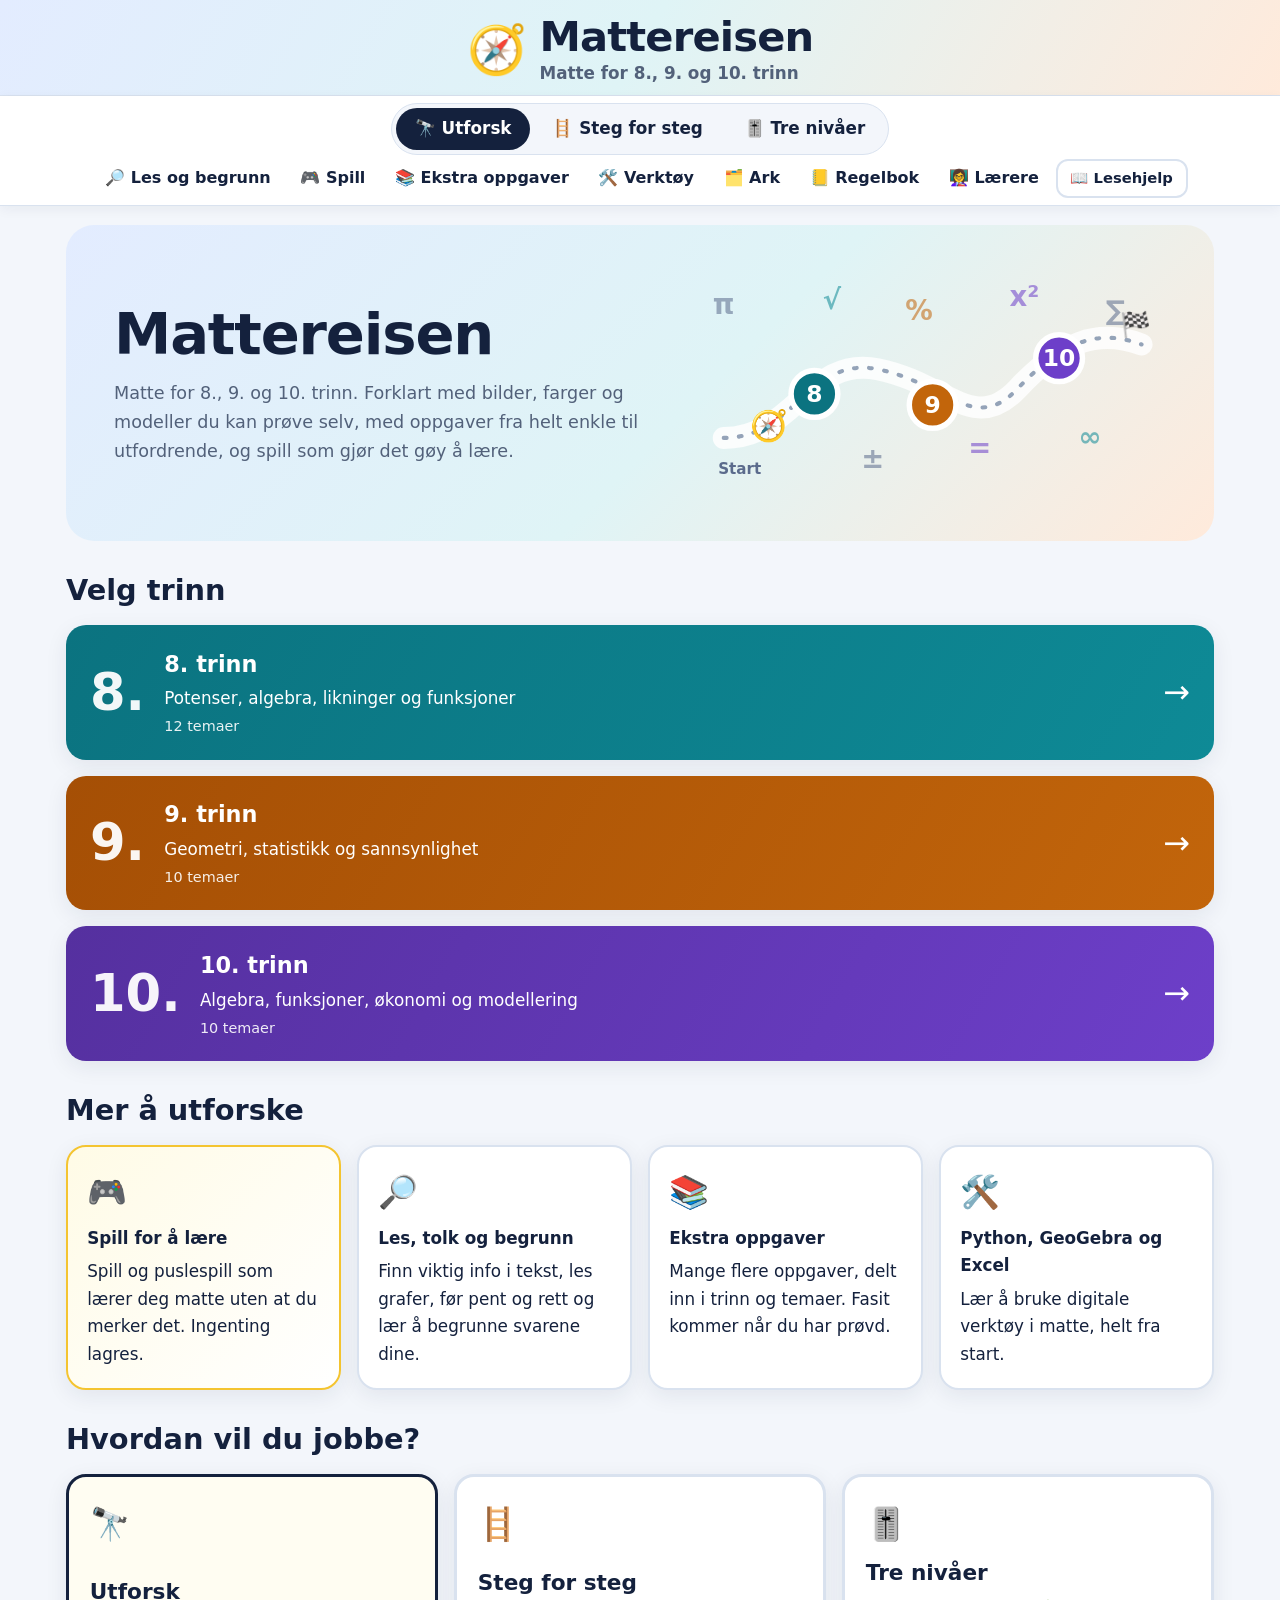
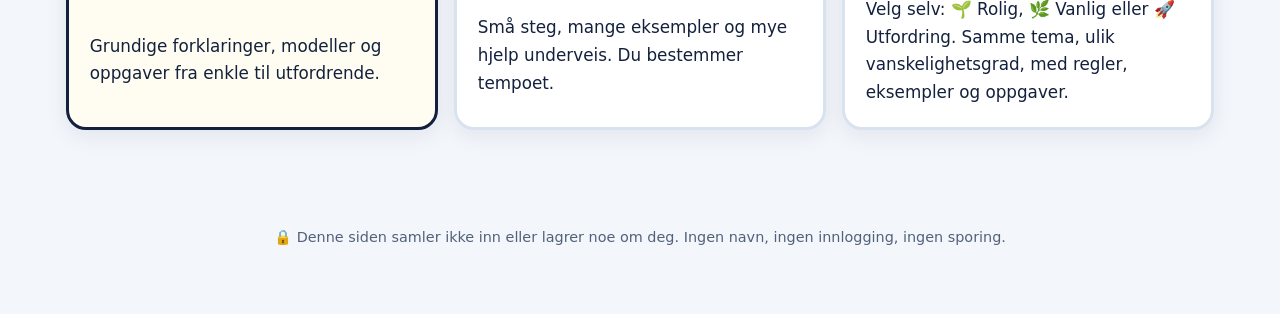
==== commit dd41c0b2: "Update index.html" ====
--- a/index.html
+++ b/index.html
@@ -1,6 +1,9 @@
 <!doctype html>
 <html lang="nb">
 <head>
+  <link rel="icon" href="favicon.svg" type="image/svg+xml">
+<link rel="icon" href="favicon.ico" sizes="48x48">
+<link rel="apple-touch-icon" href="apple-touch-icon.png">
   <meta charset="utf-8">
   <meta name="viewport" content="width=device-width, initial-scale=1">
   <title>Mattereisen – matte for 8.–10. trinn</title>
